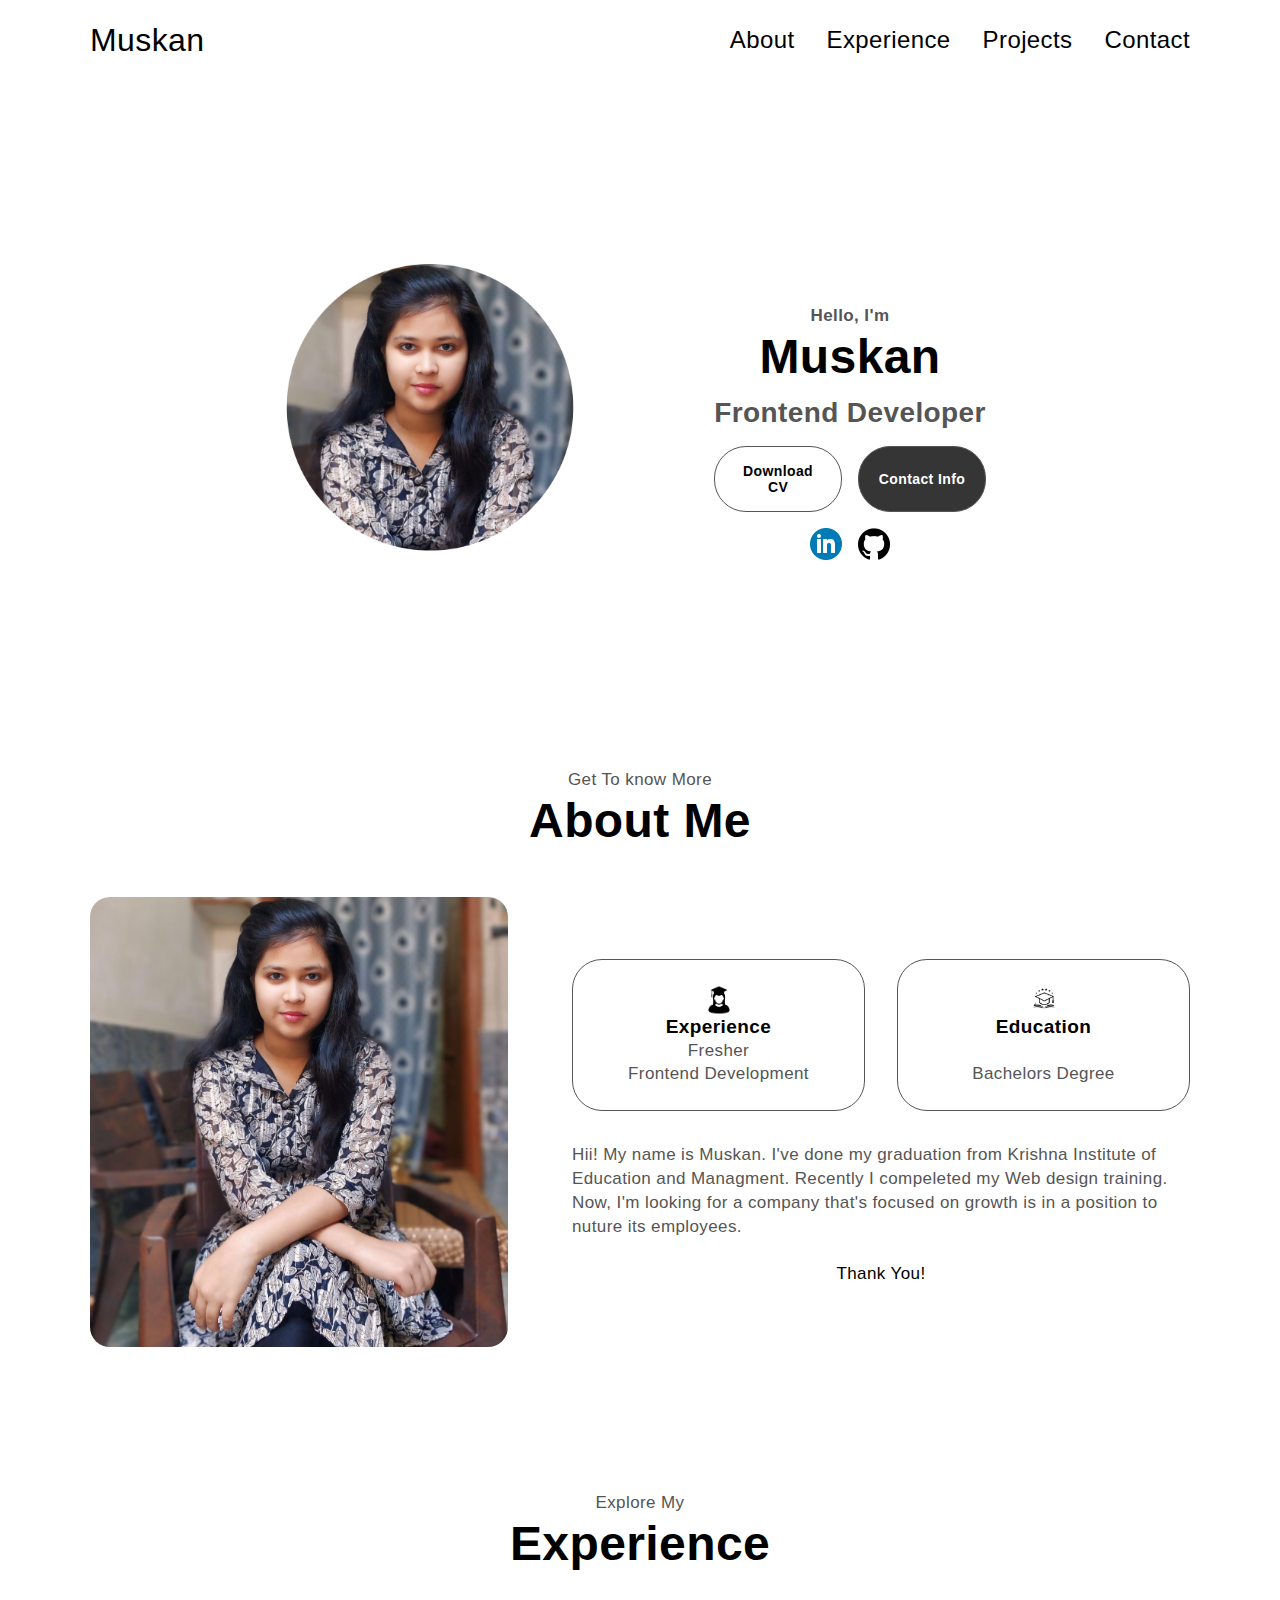
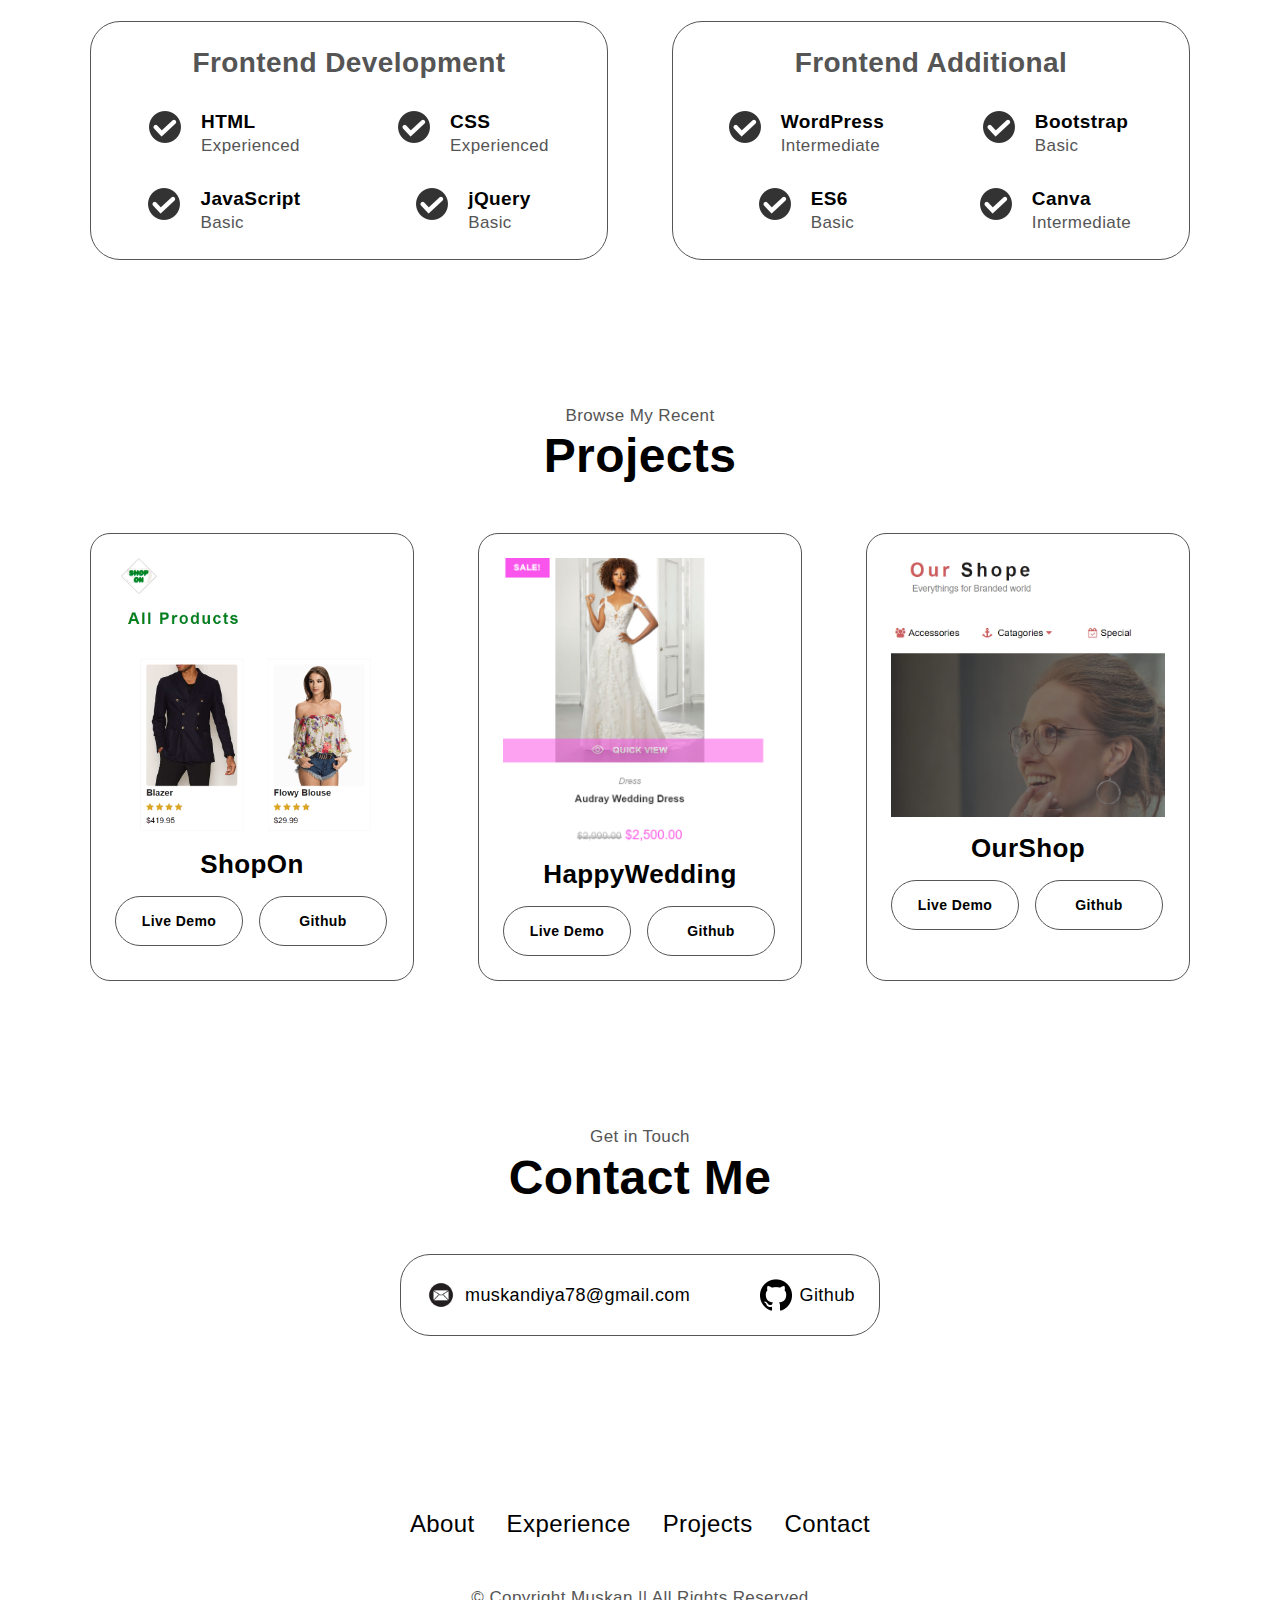
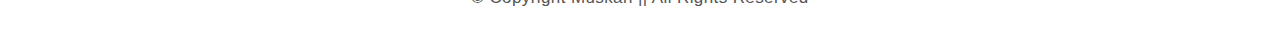
==== index.html @ 11779e2a "My Portfolio Website" ====
<!DOCTYPE html>
<html lang="en">
<head>
    <meta charset="UTF-8">
    <meta name="viewport" content="width=device-width, initial-scale=1.0">
    <title>Muskan Portfolio</title>
    <link rel="stylesheet" href="style.css">
</head>
<body>
<!-------------------Start Nav Bar-------------------->
<nav>
<div class="container nav-container">
    <a href="" class="logo">Muskan</a>
    <ul class="nav-links">
        <li><a href="#About">About</a></li>
        <li><a href="#Experience">Experience</a></li>
        <li><a href="#Projects">Projects</a></li>
        <li><a href="#Contact">Contact</a></li>
    </ul>
</div>
</nav>
<!-------------------End Nav Bar-------------------->

<!-------------------Start Header Section-------------------->
<header>
    <div class="container header-container">
        <div class="header-left">
            <img src="images/Untitled design (1).png" class="">
        </div>
        <div class="header-right">
            <p><b>Hello, I'm</b></p>
            <h1>Muskan</h1>
            <h2>Frontend Developer</h2>
            <div class="header-action-aria">
                <a href="file:///C:/Users/one/Downloads/MuskanResune_2024-05.pdf" class="btn" download="#">Download CV</a>
                <a href="#Contact" class="btn btn-dark">Contact Info</a>
            </div>
            <div class="header-social">
                <a href=""><img src="images/linkedin.webp" class="icon1"></a>
                <a href="https://github.com/muskanprojects/muskanPortfolio"><img src="images/github.png" class="icon1"></a>
            </div>
        </div>
    </div>
</header>
<!-------------------End Header Section-------------------->

<!-------------------Start About Section-------------------->
<section id="About">
    <p class="heading-p">Get To know More</p>
    <h1 class="heading">About Me</h1>
    <div class="container about-container">
        <div class="about-left">
            <img src="images/muskan.jpeg" alt="">
        </div>
        <div class="about-right">
            <div class="basic-edu">
                <div class="edu-box">
                    <img src="images/edu.jpg" class="icon1">
                    <h4>Experience</h4>
                    <p>Fresher <br>
                        Frontend Development
                    </p>
                </div>
                <div class="edu-box">
                    <img src="images/degree-removebg-preview.png" class="icon1">
                    <h4>Education</h4>
                    <p> <br>
                       Bachelors Degree
                    </p>
                </div>
            </div>
            <p>
                Hii!   My name is Muskan. I've done my graduation from Krishna Institute of Education and Managment. Recently I compeleted my Web design training. Now, I'm looking for a company that's focused on growth is in a position to nuture its employees. <br><br>
                <p style="text-align: center; color: black;">Thank You!</p>
            </p>
        </div>
    </div>
</section>
<!-------------------End About Section-------------------->

<!-------------------Start Experience Section-------------------->
<section id="Experience">
    <p class="heading-p">Explore My</p>
    <h1 class="heading">Experience</h1>
    <div class="container experience-container">
        <div class="experience-box">
            <h2> Frontend Development</h2>
            <div class="experience">
                <div class="ex-div">
                    <img src="images/checkmark-removebg-preview.png" class="icon1">
                    <div>
                        <h4>HTML</h4>
                        <P>Experienced</P>
                    </div>
                </div>
                <div class="ex-div">
                    <img src="images/checkmark-removebg-preview.png" class="icon1">
                    <div>
                        <h4>CSS</h4>
                        <P>Experienced</P>
                    </div>
                </div>
                <div class="ex-div">
                    <img src="images/checkmark-removebg-preview.png" class="icon1">
                    <div>
                        <h4>JavaScript</h4>
                        <P>Basic</P>
                    </div>
                </div>
                <div class="ex-div">
                    <img src="images/checkmark-removebg-preview.png" class="icon1">
                    <div>
                        <h4>jQuery</h4>
                        <P>Basic</P>
                    </div>
                </div>
            </div>
        </div>
        <div class="experience-box">
            <h2> Frontend Additional</h2>
            <div class="experience">
                <div class="ex-div">
                    <img src="images/checkmark-removebg-preview.png" class="icon1">
                    <div>
                        <h4>WordPress</h4>
                        <P>Intermediate</P>
                    </div>
                </div>
                <div class="ex-div">
                    <img src="images/checkmark-removebg-preview.png" class="icon1">
                    <div>
                        <h4>Bootstrap</h4>
                        <P>Basic</P>
                    </div>
                </div>
                <div class="ex-div">
                    <img src="images/checkmark-removebg-preview.png" class="icon1">
                    <div>
                        <h4>ES6</h4>
                        <P>Basic</P>
                    </div>
                </div>
                <div class="ex-div">
                    <img src="images/checkmark-removebg-preview.png" class="icon1">
                    <div>
                        <h4>Canva</h4>
                        <P>Intermediate</P>
                    </div>
                </div>           
            </div>
        </div>
    </div>
</section>
<!-------------------End Experience Section-------------------->


<!-------------------Start Project Section-------------------->
<section id="Projects">
    <p class="heading-p">Browse My Recent</p>
    <h1 class="heading">Projects</h1>
    <div class="container project-container">
        <div class="project">
            <img src="images/SOCapture.PNG" alt="">
            <h3>ShopOn</h3>
            <div class="header-action-aria">
                <a href="file:///E:/CredibleAcademy_Web%20Designing%20Training/ProjectsForResume/ShopeOnEcomWebsite/index.html" class="btn">Live Demo</a>
                <a href="https://github.com/muskanprojects/ShopOn_EcommerceWebsite" class="btn">Github</a>
            </div>
        </div>
        <div class="project">
            <img src="images/wed.PNG" alt="">
            <h3>HappyWedding</h3>
            <div class="header-action-aria">
                <a href="file:///C:/Users/one/Documents/HappyWeddingEcomWebsite.pdf" class="btn">Live Demo</a>
                <a href="https://github.com/muskanprojects/HappyWedding_WeddingWebsite" class="btn">Github</a>
            </div>
        </div>
        <div class="project">
            <img src="images/OurShopCapture.PNG" alt="">
            <h3>OurShop</h3>
            <div class="header-action-aria">
                <a href="#Projects" class="btn">Live Demo</a>
                <a href="" class="btn">Github</a>
            </div>
        </div>
    </div>
</section>
<!-------------------End Project Section-------------------->


<!-------------------Start Contact Section-------------------->
<section id="Contact">
    <p class="heading-p">Get in Touch</p>
    <h1 class="heading">Contact Me</h1>
    <div class="container contact-container">
        <div class="email">
            <img src="images/mail-removebg-preview.png" class="icon1">
            <a href=""><h5>muskandiya78@gmail.com</h5></a>
        </div>
        <div class="linkedin">
            <a href="https://github.com/muskanprojects/muskanPortfolio"><img src="images/github.png" class="icon1"></a>
            <a href="https://github.com/muskanprojects/muskanPortfolio"><h5>Github</h5></a>
        </div>
    </div>
</section>
<!-------------------End Contact Section-------------------->

<!-------------------Start Footer Section-------------------->
<footer>
    <ul class="nav-links">
        <li><a href="#About">About</a></li>
        <li><a href="#Experience">Experience</a></li>
        <li><a href="#Projects">Projects</a></li>
        <li><a href="#Contact">Contact</a></li>
    </ul>
    <p> &copy; Copyright  Muskan || All Rights Reserved</p>
    </footer>
    <!-------------------End Footer Section-------------------->
</body>
</html>
---- style.css ----
*{
    margin: 0;
    padding: 0;
    box-sizing: border-box;
    border: none;
    outline: none;
    text-decoration: none;
    list-style: none;
    font-family: sans-serif;
    scroll-behavior: smooth;
    letter-spacing: .4px;
}
:root{
    --col-black: #000;
    --col-white: #ffffff;
    --col-dark: #353535;
    --col-dark-variant: #555555;

    --transition: .4s ease;
}
h1,h2,h3,h4,h5{
    line-height: 120%;
}
h1{
    font-size: 48px;
    color: var(--col-black);
}
h2{
    font-size: 28px;
    color: var(--col-dark-variant);
}
h3{
    font-size: 26px;
    color: var(--col-black);
}
h4{
    font-size: 19px;
    color: var(--col-black);
}
h5{
    font-size: 18px;
    font-weight: 400;
}
.heading{
    text-align: center;
    margin-bottom: 3rem;
}
p{
    font-size: 17px;
    line-height: 140%;
    color: var(--col-dark-variant);
}
.heading-p{
    padding-top: 9rem;
    text-align: center;
}
a{
    font-size: 24px;
    color: var(--col-black);
    text-decoration-color: var(--col-white);
    transition: var(--transition);
}
a:hover{
    color: var(--col-dark-variant);
    text-decoration-color: var(--col-dark-variant) !important;
    text-underline-offset: 1rem;
    text-decoration: underline;
}
.btn{
    display: inline-block;
    width: fit-content;
    padding: 1rem;
    width: 8rem;
    border-radius: 2rem;
    cursor: pointer;
    color: var(--col-black);
    border: 1px solid var(--col-dark-variant);
    display: flex;
    align-items: center;
    justify-content: center;
    font-weight: 600;
    font-size: 14px;
    transition: var(--transition);
}
.btn:hover{
    background: var(--col-dark-variant);
    color: var(--col-white);
}
.btn-dark{
    background: var(--col-dark);
    color: var(--col-white);
    text-decoration: none !important;
}
.btn-dark:hover{
    background: var(--col-black);
}
img{
    width: 100%;
    display: block;   
}
.icon1{
    width: 32px;
    height: max-content;
}
.container{
    margin: 0 auto;
    max-width: 1100px;
    width: 90%;
}

/*-----------Start Nav Bar--------*/
nav{
    height: 5rem;
    position: fixed;
    top: 0;
    left: 0;
    z-index: 1;
    width: 100%;
    display: grid;
    place-items: center;
   background: var(--col-white);
}
.nav-container{
    display: flex;
    align-items: center;
    justify-content: space-between;
    height: 100%;
}
.logo{
    font-size: 32px;
    color: var(--col-black) !important;
    text-decoration: none !important;
}
.nav-links{
    display: flex;
    align-items: center;
    gap: 2rem;
}
/*-----------End Nav Bar--------*/

/*-----------Start header Sectio--------*/
header{
    padding-top: 14rem;
}
.header-container{
    display: grid;
    grid-template-columns: 1fr 1fr;
    max-width: 820px;
    gap: 20px;
    justify-content: space-between;
}
.header-right{
    text-align: center;
    margin: auto;
}
.header-right p{
    color: var(--col-dark-variant);
    margin-top: 2rem;
}
.header-right h2{
    margin-top: .4em;
}
.header-action-aria{
    margin-top: 1rem;
    display: flex;
    gap: 1rem;
}
.header-social{
    display: flex;
    gap: 1rem;
    justify-content: center;
    margin: 1rem auto;
}
/*-----------End Header Section--------*/

/*-----------Start About Section--------*/
.about-container{
    display: grid;
    grid-template-columns: 38% auto;
    align-items: center;
    gap: 4rem;
}
.about-left{
    border-radius: 20px;
    overflow: hidden;
}
.edu-box{
    padding: 24px;
    text-align: center;
    border: 1px solid var(--col-dark-variant);
    border-radius: 30px;
    width: 100%;
}
.basic-edu{
 display: flex;
 gap: 32px;
 margin-bottom: 32px;   
}
.edu-box img{
    margin: auto;
}

/*-----------End About Section--------*/

/*-----------Start Experience Section--------*/
section{
    position: relative;
}
.experience-container{
    display: grid;
    grid-template-columns: 1fr 1fr;
    gap: 4rem;
}
.experience-box{
    border: 1px solid var(--col-dark-variant);
    border-radius: 30px;
    padding: 24px;
}
.experience-box h2{
    text-align: center;
    margin-bottom: 2rem;
}
.experience{
    display: grid;
    grid-template-columns: 1fr 1fr;
    gap: 30px;
}
.ex-div{
    margin: auto;
    display: flex;
    gap: 20px;
}
/*-----------End Experience Section--------*/

/*-----------Start Project Section--------*/
.project-container{
    display: grid;
    grid-template-columns: repeat(3,1fr);
    gap: 4rem;
}
.project{
    padding: 24px;
    border: 1px solid var(--col-dark-variant);
    border-radius: 20px;
    text-align: center;
}
.project img{
    margin-bottom: 1rem;
}
/*-----------End Project Section--------*/

/*-----------Start Contact Section--------*/
.contact-container{
    max-width: 30rem;
    border: 1px solid var(--col-dark-variant);
    padding: 24px;
    border-radius: 30px;
    display: flex;
    align-items: center;
    justify-content: space-between;
}
.email, .linkedin{
    display: flex;
    align-items: center;
    gap: .5rem;
}
/*-----------End Contact Section--------*/

/*-----------Start Footer Section--------*/
footer{
    margin-top: 9rem;
    padding: 30px;
    text-align: center;
}
footer .nav-links{
    justify-content: center;
    margin-bottom: 3rem;
}
/*-----------End Contact Section--------*/

/*-----------Start Media Query--------*/
/*--Max-width(1024px)--*/
@media only screen and (Max-width:1024px){
    .about-container{
        gap: 30px;
    }
    .basic-edu{
        gap: 20px;
    }
    .experience-container{
        gap: 30px;
    }
    .project-container{
        grid-template-columns: repeat(2, 1fr);
    }
}

/*--Max-width(991px)--*/
@media only screen and (Max-width:991px){
    .logo{
        display: none;
    }
    .nav-links{
        justify-content: center;
        width: 100%;
    }
    .experience-container{
        grid-template-columns: 1fr;
    }
    .project-container{
        grid-template-columns:1fr;
    }
}

/*--Max-width(768px)--*/
@media only screen and (Max-width:768px){
    .header-container{
        width: 70%;
        grid-template-columns: 1fr;
    }
    .header-left{
        width: 70%;
        margin: 0 auto;
    }
  
    .about-container{
        grid-template-columns: 1fr;
    }
    .about-left{
        width: 70%;
        margin: 0 auto;
    }
    .basic-edu{
        gap: 10px;
    }
    .experience-container{
        grid-template-columns: 1fr;
    }
    .experience-box{
        padding: 10px;
    }
    .experience{
        gap: 20px;
    }
    .ex-div{
        gap: 10px;
    }
    .project-container{
        grid-template-columns:1fr;
    }
}
/*--Max-width(600px)--*/
@media only screen and (Max-width:600px){
    .nav-links{
        gap: 0;
        justify-content: space-around;
    }
    a{
        font-size: 15px;
    }
    .contact-container{
        flex-direction: column;
        text-align: center;
        overflow: hidden;
    }
    footer{
        padding: 0;
        padding-bottom: 20px;
        width: 70%;
        margin: auto;
        margin-top: 5rem;
    }
    footer .nav-links{
        width: 100%;
        justify-content: space-between;
    }
}

/*-----------End Media Query---------*/
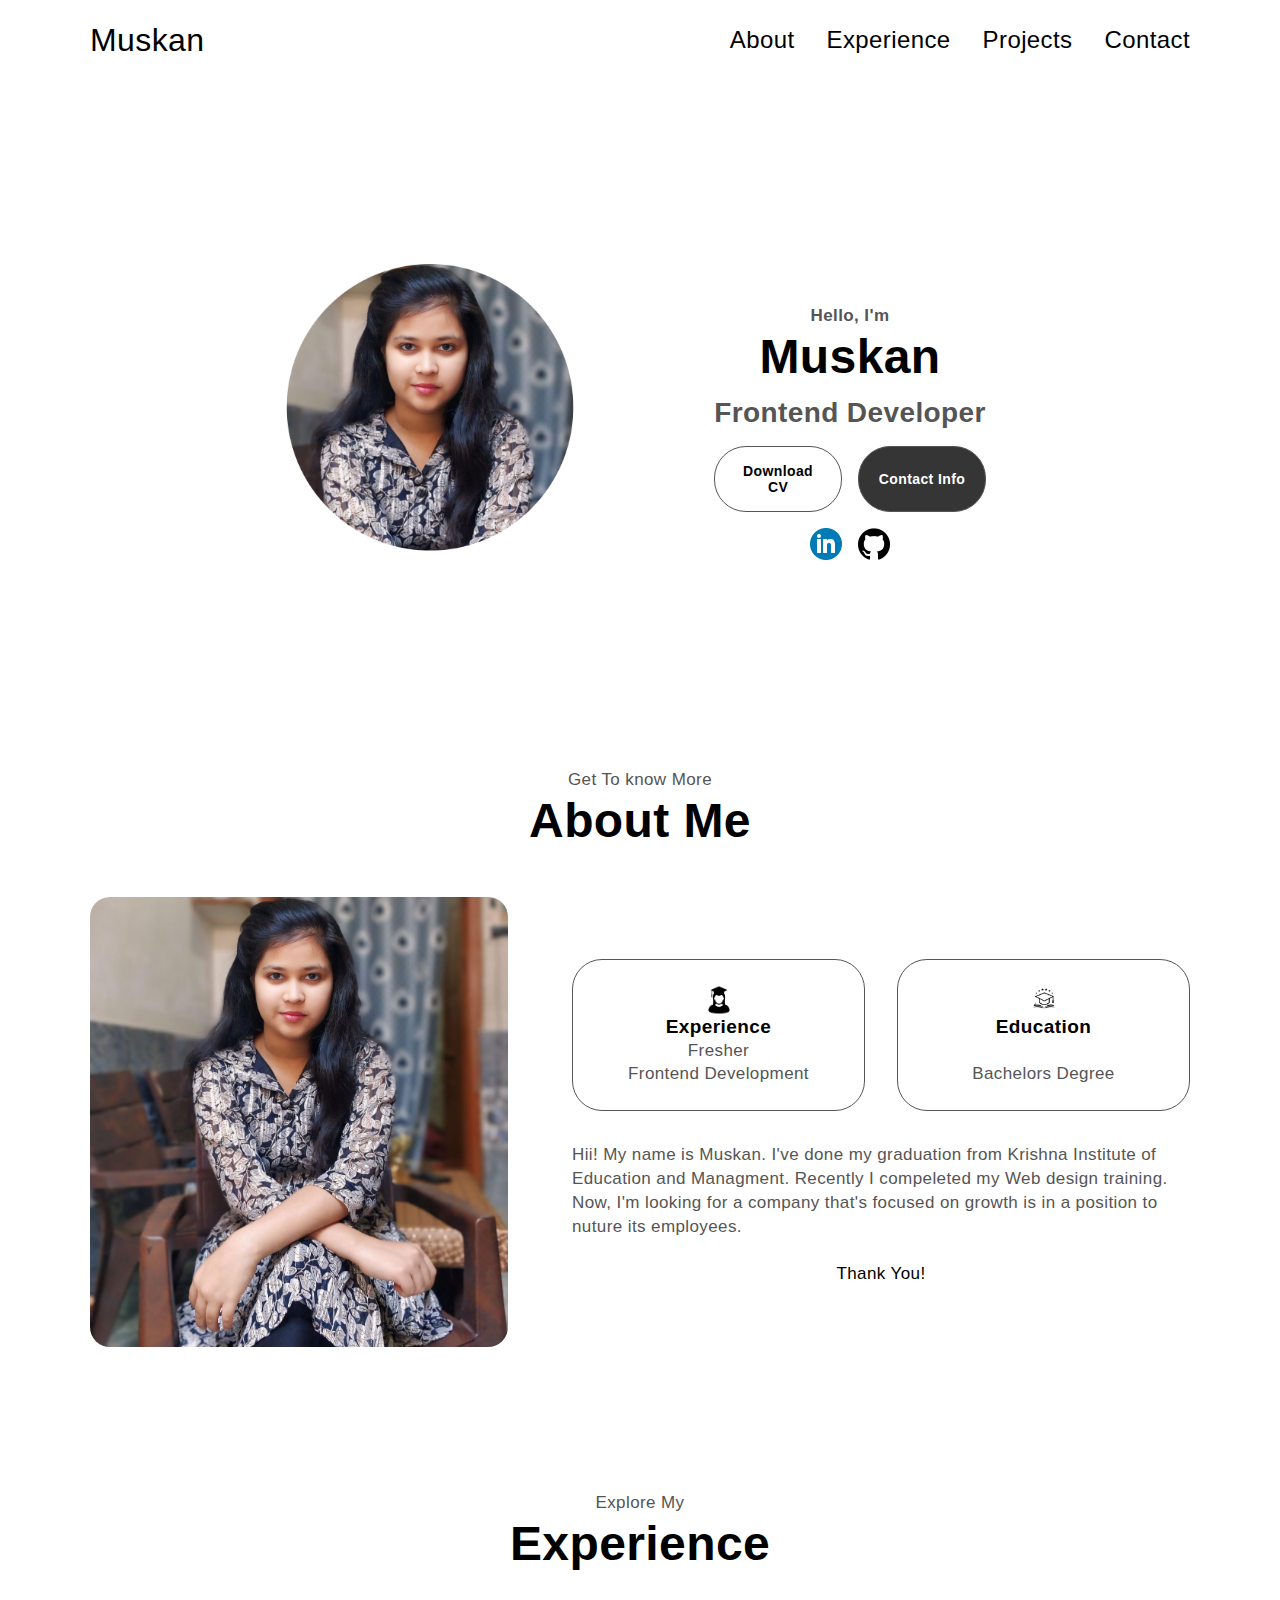
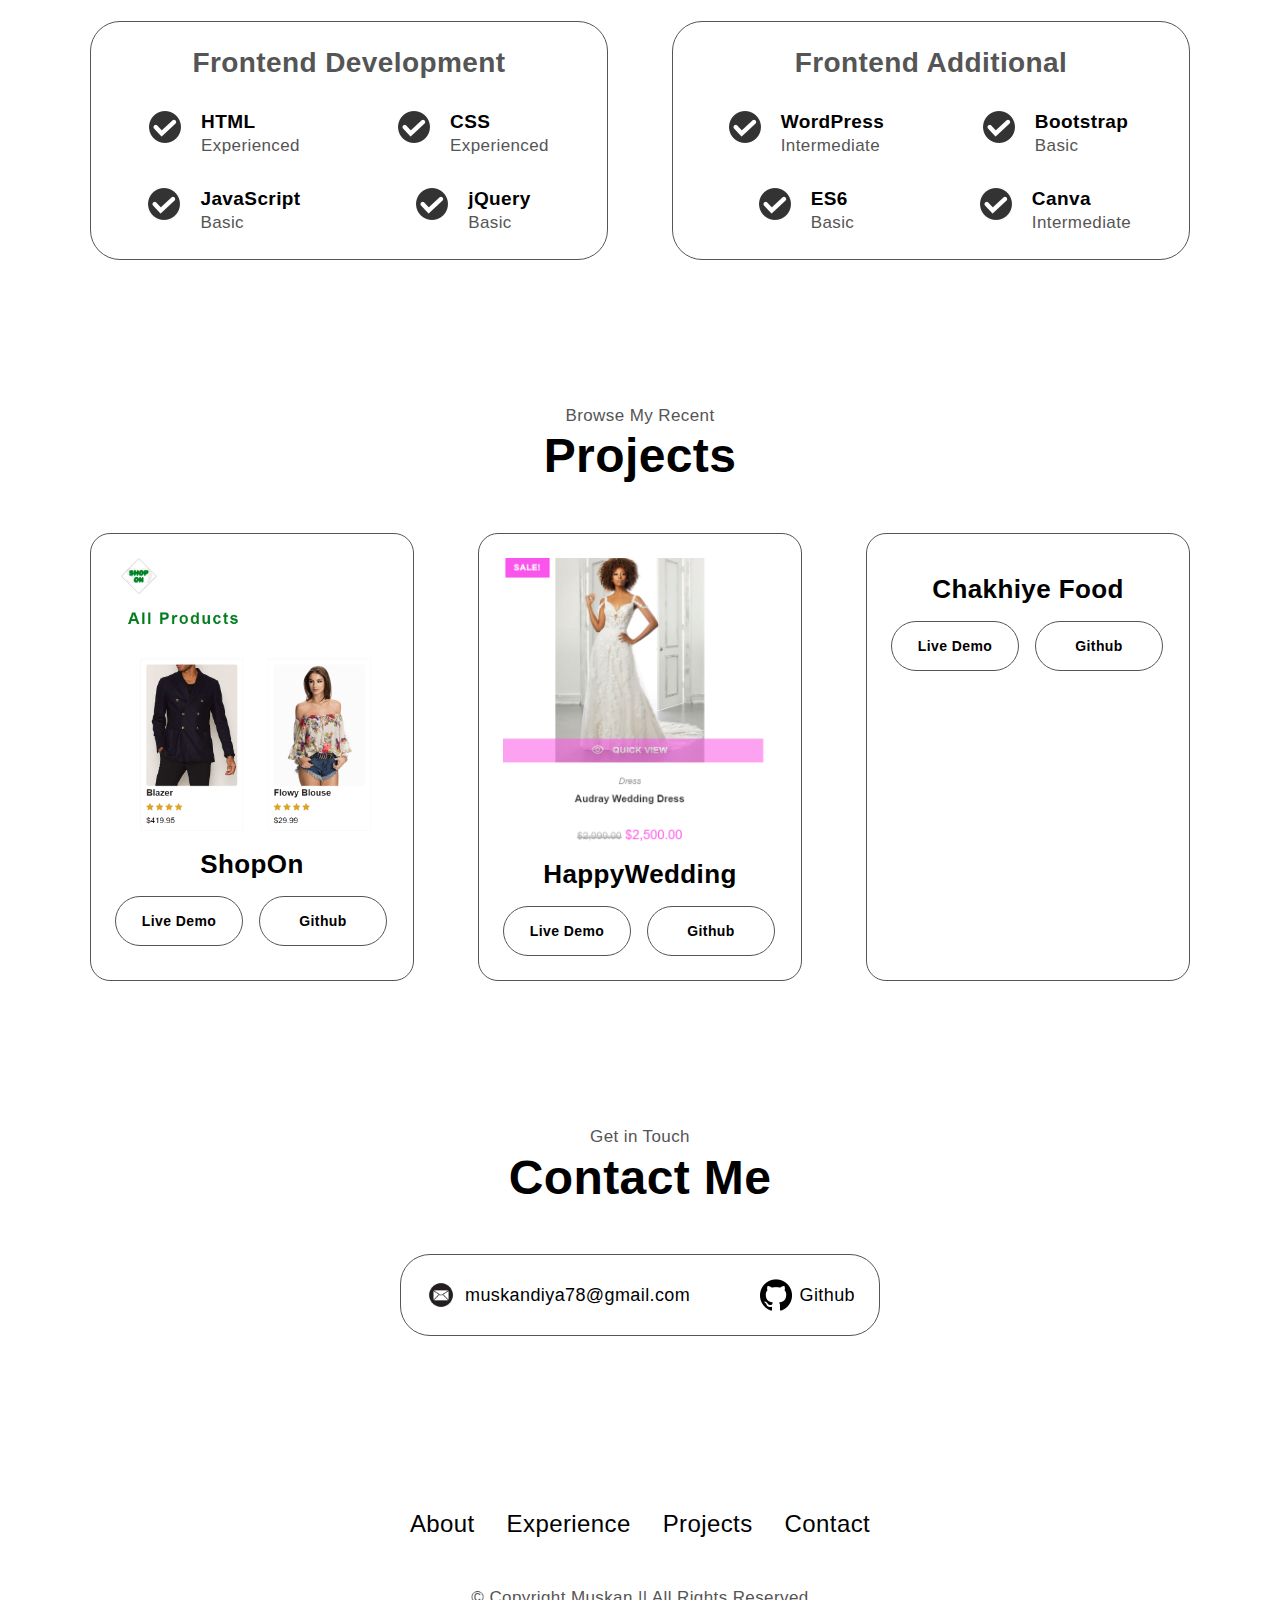
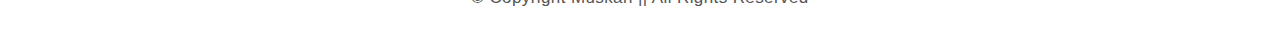
==== commit e47b8b51: "Add files via upload" ====
--- a/index.html
+++ b/index.html
@@ -1,220 +1,220 @@
-<!DOCTYPE html>
-<html lang="en">
-<head>
-    <meta charset="UTF-8">
-    <meta name="viewport" content="width=device-width, initial-scale=1.0">
-    <title>Muskan Portfolio</title>
-    <link rel="stylesheet" href="style.css">
-</head>
-<body>
-<!-------------------Start Nav Bar-------------------->
-<nav>
-<div class="container nav-container">
-    <a href="" class="logo">Muskan</a>
-    <ul class="nav-links">
-        <li><a href="#About">About</a></li>
-        <li><a href="#Experience">Experience</a></li>
-        <li><a href="#Projects">Projects</a></li>
-        <li><a href="#Contact">Contact</a></li>
-    </ul>
-</div>
-</nav>
-<!-------------------End Nav Bar-------------------->
-
-<!-------------------Start Header Section-------------------->
-<header>
-    <div class="container header-container">
-        <div class="header-left">
-            <img src="images/Untitled design (1).png" class="">
-        </div>
-        <div class="header-right">
-            <p><b>Hello, I'm</b></p>
-            <h1>Muskan</h1>
-            <h2>Frontend Developer</h2>
-            <div class="header-action-aria">
-                <a href="file:///C:/Users/one/Downloads/MuskanResune_2024-05.pdf" class="btn" download="#">Download CV</a>
-                <a href="#Contact" class="btn btn-dark">Contact Info</a>
-            </div>
-            <div class="header-social">
-                <a href=""><img src="images/linkedin.webp" class="icon1"></a>
-                <a href="https://github.com/muskanprojects/muskanPortfolio"><img src="images/github.png" class="icon1"></a>
-            </div>
-        </div>
-    </div>
-</header>
-<!-------------------End Header Section-------------------->
-
-<!-------------------Start About Section-------------------->
-<section id="About">
-    <p class="heading-p">Get To know More</p>
-    <h1 class="heading">About Me</h1>
-    <div class="container about-container">
-        <div class="about-left">
-            <img src="images/muskan.jpeg" alt="">
-        </div>
-        <div class="about-right">
-            <div class="basic-edu">
-                <div class="edu-box">
-                    <img src="images/edu.jpg" class="icon1">
-                    <h4>Experience</h4>
-                    <p>Fresher <br>
-                        Frontend Development
-                    </p>
-                </div>
-                <div class="edu-box">
-                    <img src="images/degree-removebg-preview.png" class="icon1">
-                    <h4>Education</h4>
-                    <p> <br>
-                       Bachelors Degree
-                    </p>
-                </div>
-            </div>
-            <p>
-                Hii!   My name is Muskan. I've done my graduation from Krishna Institute of Education and Managment. Recently I compeleted my Web design training. Now, I'm looking for a company that's focused on growth is in a position to nuture its employees. <br><br>
-                <p style="text-align: center; color: black;">Thank You!</p>
-            </p>
-        </div>
-    </div>
-</section>
-<!-------------------End About Section-------------------->
-
-<!-------------------Start Experience Section-------------------->
-<section id="Experience">
-    <p class="heading-p">Explore My</p>
-    <h1 class="heading">Experience</h1>
-    <div class="container experience-container">
-        <div class="experience-box">
-            <h2> Frontend Development</h2>
-            <div class="experience">
-                <div class="ex-div">
-                    <img src="images/checkmark-removebg-preview.png" class="icon1">
-                    <div>
-                        <h4>HTML</h4>
-                        <P>Experienced</P>
-                    </div>
-                </div>
-                <div class="ex-div">
-                    <img src="images/checkmark-removebg-preview.png" class="icon1">
-                    <div>
-                        <h4>CSS</h4>
-                        <P>Experienced</P>
-                    </div>
-                </div>
-                <div class="ex-div">
-                    <img src="images/checkmark-removebg-preview.png" class="icon1">
-                    <div>
-                        <h4>JavaScript</h4>
-                        <P>Basic</P>
-                    </div>
-                </div>
-                <div class="ex-div">
-                    <img src="images/checkmark-removebg-preview.png" class="icon1">
-                    <div>
-                        <h4>jQuery</h4>
-                        <P>Basic</P>
-                    </div>
-                </div>
-            </div>
-        </div>
-        <div class="experience-box">
-            <h2> Frontend Additional</h2>
-            <div class="experience">
-                <div class="ex-div">
-                    <img src="images/checkmark-removebg-preview.png" class="icon1">
-                    <div>
-                        <h4>WordPress</h4>
-                        <P>Intermediate</P>
-                    </div>
-                </div>
-                <div class="ex-div">
-                    <img src="images/checkmark-removebg-preview.png" class="icon1">
-                    <div>
-                        <h4>Bootstrap</h4>
-                        <P>Basic</P>
-                    </div>
-                </div>
-                <div class="ex-div">
-                    <img src="images/checkmark-removebg-preview.png" class="icon1">
-                    <div>
-                        <h4>ES6</h4>
-                        <P>Basic</P>
-                    </div>
-                </div>
-                <div class="ex-div">
-                    <img src="images/checkmark-removebg-preview.png" class="icon1">
-                    <div>
-                        <h4>Canva</h4>
-                        <P>Intermediate</P>
-                    </div>
-                </div>           
-            </div>
-        </div>
-    </div>
-</section>
-<!-------------------End Experience Section-------------------->
-
-
-<!-------------------Start Project Section-------------------->
-<section id="Projects">
-    <p class="heading-p">Browse My Recent</p>
-    <h1 class="heading">Projects</h1>
-    <div class="container project-container">
-        <div class="project">
-            <img src="images/SOCapture.PNG" alt="">
-            <h3>ShopOn</h3>
-            <div class="header-action-aria">
-                <a href="file:///E:/CredibleAcademy_Web%20Designing%20Training/ProjectsForResume/ShopeOnEcomWebsite/index.html" class="btn">Live Demo</a>
-                <a href="https://github.com/muskanprojects/ShopOn_EcommerceWebsite" class="btn">Github</a>
-            </div>
-        </div>
-        <div class="project">
-            <img src="images/wed.PNG" alt="">
-            <h3>HappyWedding</h3>
-            <div class="header-action-aria">
-                <a href="file:///C:/Users/one/Documents/HappyWeddingEcomWebsite.pdf" class="btn">Live Demo</a>
-                <a href="https://github.com/muskanprojects/HappyWedding_WeddingWebsite" class="btn">Github</a>
-            </div>
-        </div>
-        <div class="project">
-            <img src="images/OurShopCapture.PNG" alt="">
-            <h3>OurShop</h3>
-            <div class="header-action-aria">
-                <a href="#Projects" class="btn">Live Demo</a>
-                <a href="" class="btn">Github</a>
-            </div>
-        </div>
-    </div>
-</section>
-<!-------------------End Project Section-------------------->
-
-
-<!-------------------Start Contact Section-------------------->
-<section id="Contact">
-    <p class="heading-p">Get in Touch</p>
-    <h1 class="heading">Contact Me</h1>
-    <div class="container contact-container">
-        <div class="email">
-            <img src="images/mail-removebg-preview.png" class="icon1">
-            <a href=""><h5>muskandiya78@gmail.com</h5></a>
-        </div>
-        <div class="linkedin">
-            <a href="https://github.com/muskanprojects/muskanPortfolio"><img src="images/github.png" class="icon1"></a>
-            <a href="https://github.com/muskanprojects/muskanPortfolio"><h5>Github</h5></a>
-        </div>
-    </div>
-</section>
-<!-------------------End Contact Section-------------------->
-
-<!-------------------Start Footer Section-------------------->
-<footer>
-    <ul class="nav-links">
-        <li><a href="#About">About</a></li>
-        <li><a href="#Experience">Experience</a></li>
-        <li><a href="#Projects">Projects</a></li>
-        <li><a href="#Contact">Contact</a></li>
-    </ul>
-    <p> &copy; Copyright  Muskan || All Rights Reserved</p>
-    </footer>
-    <!-------------------End Footer Section-------------------->
-</body>
-</html>
+<!DOCTYPE html>
+<html lang="en">
+<head>
+    <meta charset="UTF-8">
+    <meta name="viewport" content="width=device-width, initial-scale=1.0">
+    <title>Muskan Portfolio</title>
+    <link rel="stylesheet" href="style.css">
+</head>
+<body>
+<!-------------------Start Nav Bar-------------------->
+<nav>
+<div class="container nav-container">
+    <a href="" class="logo">Muskan</a>
+    <ul class="nav-links">
+        <li><a href="#About">About</a></li>
+        <li><a href="#Experience">Experience</a></li>
+        <li><a href="#Projects">Projects</a></li>
+        <li><a href="#Contact">Contact</a></li>
+    </ul>
+</div>
+</nav>
+<!-------------------End Nav Bar-------------------->
+
+<!-------------------Start Header Section-------------------->
+<header>
+    <div class="container header-container">
+        <div class="header-left">
+            <img src="images/Untitled design (1).png" class="">
+        </div>
+        <div class="header-right">
+            <p><b>Hello, I'm</b></p>
+            <h1>Muskan</h1>
+            <h2>Frontend Developer</h2>
+            <div class="header-action-aria">
+                <a href="file:///C:/Users/one/Downloads/MuskanResune_2024-05.pdf" class="btn" download="#">Download CV</a>
+                <a href="#Contact" class="btn btn-dark">Contact Info</a>
+            </div>
+            <div class="header-social">
+                <a href=""><img src="images/linkedin.webp" class="icon1"></a>
+                <a href="https://github.com/muskanprojects/muskanPortfolio"><img src="images/github.png" class="icon1"></a>
+            </div>
+        </div>
+    </div>
+</header>
+<!-------------------End Header Section-------------------->
+
+<!-------------------Start About Section-------------------->
+<section id="About">
+    <p class="heading-p">Get To know More</p>
+    <h1 class="heading">About Me</h1>
+    <div class="container about-container">
+        <div class="about-left">
+            <img src="images/muskan.jpeg" alt="">
+        </div>
+        <div class="about-right">
+            <div class="basic-edu">
+                <div class="edu-box">
+                    <img src="images/edu.jpg" class="icon1">
+                    <h4>Experience</h4>
+                    <p>Fresher <br>
+                        Frontend Development
+                    </p>
+                </div>
+                <div class="edu-box">
+                    <img src="images/degree-removebg-preview.png" class="icon1">
+                    <h4>Education</h4>
+                    <p> <br>
+                       Bachelors Degree
+                    </p>
+                </div>
+            </div>
+            <p>
+                Hii!   My name is Muskan. I've done my graduation from Krishna Institute of Education and Managment. Recently I compeleted my Web design training. Now, I'm looking for a company that's focused on growth is in a position to nuture its employees. <br><br>
+                <p style="text-align: center; color: black;">Thank You!</p>
+            </p>
+        </div>
+    </div>
+</section>
+<!-------------------End About Section-------------------->
+
+<!-------------------Start Experience Section-------------------->
+<section id="Experience">
+    <p class="heading-p">Explore My</p>
+    <h1 class="heading">Experience</h1>
+    <div class="container experience-container">
+        <div class="experience-box">
+            <h2> Frontend Development</h2>
+            <div class="experience">
+                <div class="ex-div">
+                    <img src="images/checkmark-removebg-preview.png" class="icon1">
+                    <div>
+                        <h4>HTML</h4>
+                        <P>Experienced</P>
+                    </div>
+                </div>
+                <div class="ex-div">
+                    <img src="images/checkmark-removebg-preview.png" class="icon1">
+                    <div>
+                        <h4>CSS</h4>
+                        <P>Experienced</P>
+                    </div>
+                </div>
+                <div class="ex-div">
+                    <img src="images/checkmark-removebg-preview.png" class="icon1">
+                    <div>
+                        <h4>JavaScript</h4>
+                        <P>Basic</P>
+                    </div>
+                </div>
+                <div class="ex-div">
+                    <img src="images/checkmark-removebg-preview.png" class="icon1">
+                    <div>
+                        <h4>jQuery</h4>
+                        <P>Basic</P>
+                    </div>
+                </div>
+            </div>
+        </div>
+        <div class="experience-box">
+            <h2> Frontend Additional</h2>
+            <div class="experience">
+                <div class="ex-div">
+                    <img src="images/checkmark-removebg-preview.png" class="icon1">
+                    <div>
+                        <h4>WordPress</h4>
+                        <P>Intermediate</P>
+                    </div>
+                </div>
+                <div class="ex-div">
+                    <img src="images/checkmark-removebg-preview.png" class="icon1">
+                    <div>
+                        <h4>Bootstrap</h4>
+                        <P>Basic</P>
+                    </div>
+                </div>
+                <div class="ex-div">
+                    <img src="images/checkmark-removebg-preview.png" class="icon1">
+                    <div>
+                        <h4>ES6</h4>
+                        <P>Basic</P>
+                    </div>
+                </div>
+                <div class="ex-div">
+                    <img src="images/checkmark-removebg-preview.png" class="icon1">
+                    <div>
+                        <h4>Canva</h4>
+                        <P>Intermediate</P>
+                    </div>
+                </div>           
+            </div>
+        </div>
+    </div>
+</section>
+<!-------------------End Experience Section-------------------->
+
+
+<!-------------------Start Project Section-------------------->
+<section id="Projects">
+    <p class="heading-p">Browse My Recent</p>
+    <h1 class="heading">Projects</h1>
+    <div class="container project-container">
+        <div class="project">
+            <img src="images/SOCapture.PNG" alt="">
+            <h3>ShopOn</h3>
+            <div class="header-action-aria">
+                <a href="https://muskanprojects.github.io/ShopOn.github.io/" class="btn">Live Demo</a>
+                <a href="https://github.com/muskanprojects/ShopOn.github.io.git" class="btn">Github</a>
+            </div>
+        </div>
+        <div class="project">
+            <img src="images/wed.PNG" alt="">
+            <h3>HappyWedding</h3>
+            <div class="header-action-aria">
+                <a href="https://github.com/muskanprojects/HappyWedding_WeddingWebsite" class="btn">Live Demo</a>
+                <a href="https://github.com/muskanprojects/HappyWedding_WeddingWebsite" class="btn">Github</a>
+            </div>
+        </div>
+        <div class="project">
+            <img src="images/chakhiye.PNG" alt="">
+            <h3>Chakhiye Food</h3>
+            <div class="header-action-aria">
+                <a href="https://muskanprojects.github.io/ChakhiyeFood.github.io/" class="btn">Live Demo</a>
+                <a href="https://github.com/muskanprojects/ChakhiyeFood.github.io.git" class="btn">Github</a>
+            </div>
+        </div>
+    </div>
+</section>
+<!-------------------End Project Section-------------------->
+
+
+<!-------------------Start Contact Section-------------------->
+<section id="Contact">
+    <p class="heading-p">Get in Touch</p>
+    <h1 class="heading">Contact Me</h1>
+    <div class="container contact-container">
+        <div class="email">
+            <img src="images/mail-removebg-preview.png" class="icon1">
+            <a href=""><h5>muskandiya78@gmail.com</h5></a>
+        </div>
+        <div class="linkedin">
+            <a href="https://muskanprojects.github.io/MyPortfolio.github.io/"><img src="images/github.png" class="icon1"></a>
+            <a href="https://github.com/muskanprojects/MyPortfolio.github.io.git"><h5>Github</h5></a>
+        </div>
+    </div>
+</section>
+<!-------------------End Contact Section-------------------->
+
+<!-------------------Start Footer Section-------------------->
+<footer>
+    <ul class="nav-links">
+        <li><a href="#About">About</a></li>
+        <li><a href="#Experience">Experience</a></li>
+        <li><a href="#Projects">Projects</a></li>
+        <li><a href="#Contact">Contact</a></li>
+    </ul>
+    <p> &copy; Copyright  Muskan || All Rights Reserved</p>
+    </footer>
+    <!-------------------End Footer Section-------------------->
+</body>
+</html>
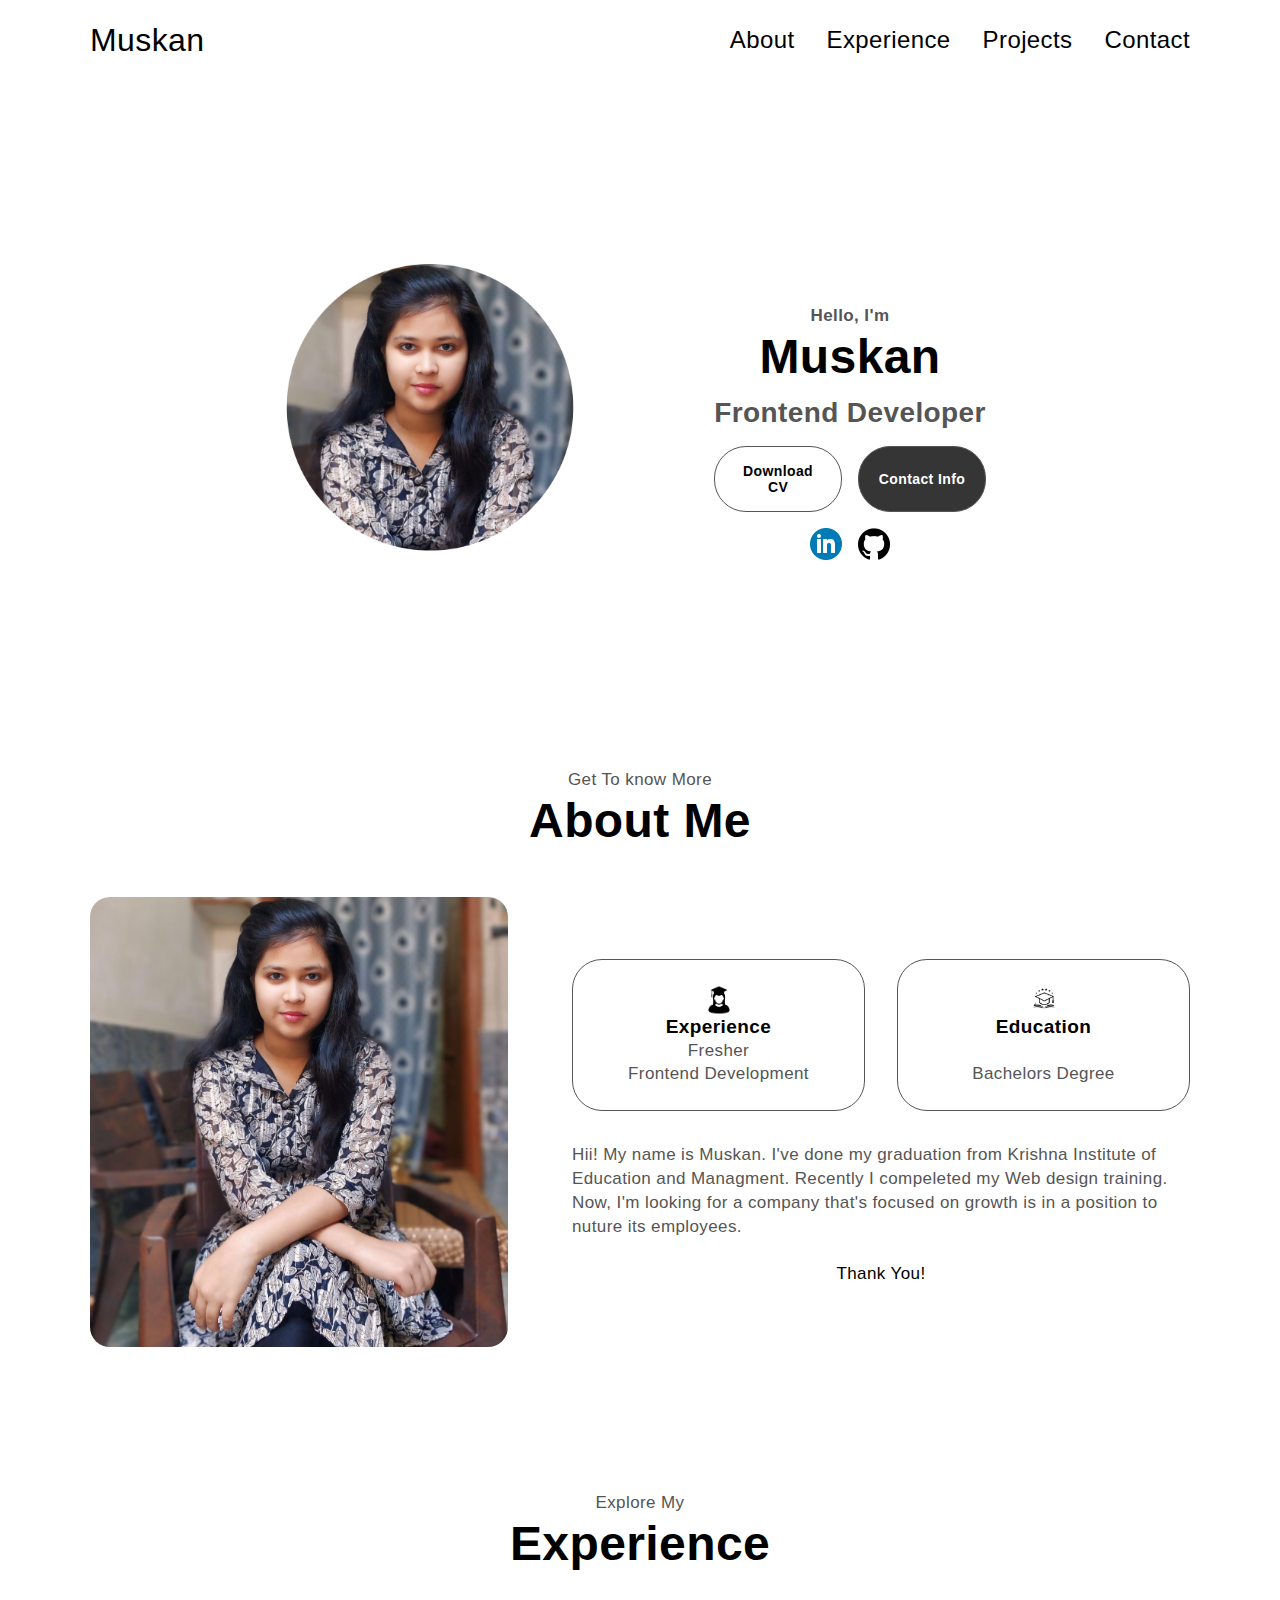
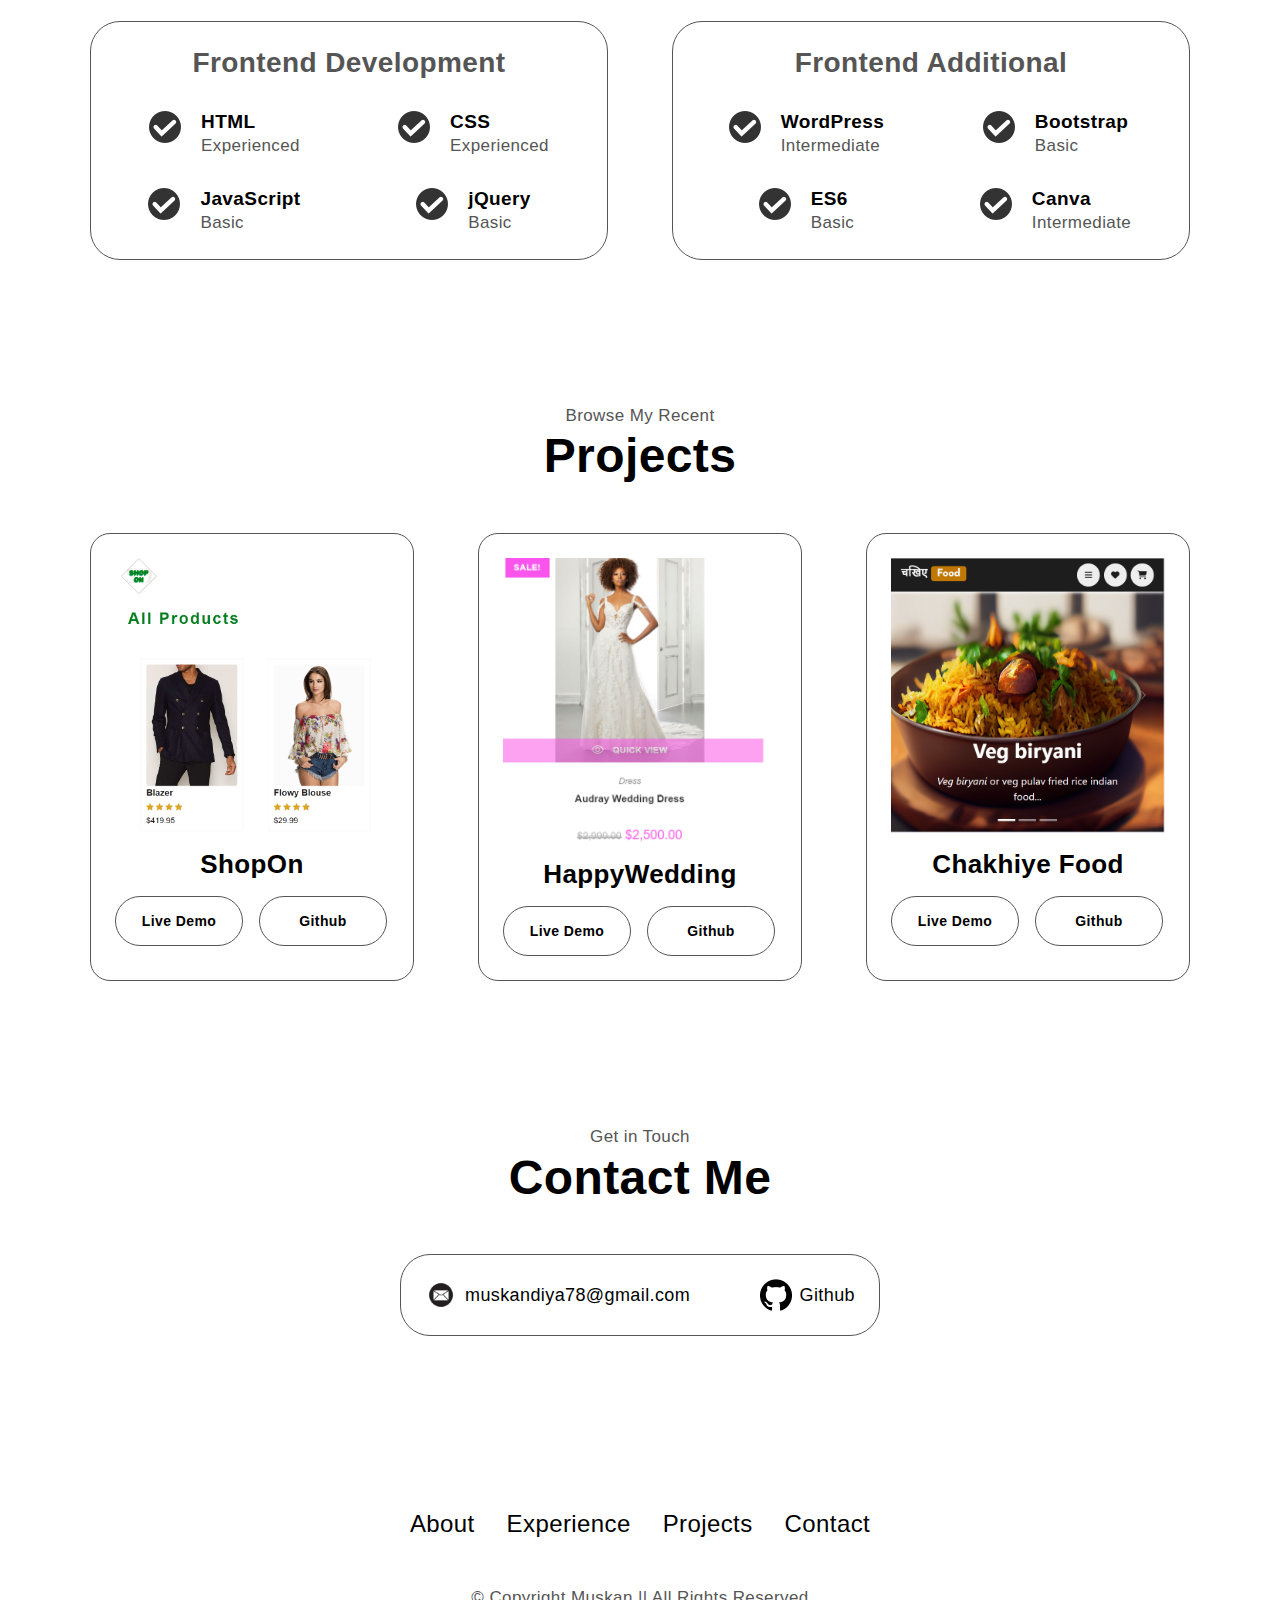
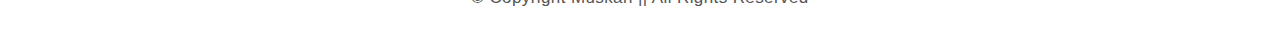
==== commit d997eff5: "MuskanPortfolio" ====
--- a/index.html
+++ b/index.html
@@ -1,220 +1,220 @@
-<!DOCTYPE html>
-<html lang="en">
-<head>
-    <meta charset="UTF-8">
-    <meta name="viewport" content="width=device-width, initial-scale=1.0">
-    <title>Muskan Portfolio</title>
-    <link rel="stylesheet" href="style.css">
-</head>
-<body>
-<!-------------------Start Nav Bar-------------------->
-<nav>
-<div class="container nav-container">
-    <a href="" class="logo">Muskan</a>
-    <ul class="nav-links">
-        <li><a href="#About">About</a></li>
-        <li><a href="#Experience">Experience</a></li>
-        <li><a href="#Projects">Projects</a></li>
-        <li><a href="#Contact">Contact</a></li>
-    </ul>
-</div>
-</nav>
-<!-------------------End Nav Bar-------------------->
-
-<!-------------------Start Header Section-------------------->
-<header>
-    <div class="container header-container">
-        <div class="header-left">
-            <img src="images/Untitled design (1).png" class="">
-        </div>
-        <div class="header-right">
-            <p><b>Hello, I'm</b></p>
-            <h1>Muskan</h1>
-            <h2>Frontend Developer</h2>
-            <div class="header-action-aria">
-                <a href="file:///C:/Users/one/Downloads/MuskanResune_2024-05.pdf" class="btn" download="#">Download CV</a>
-                <a href="#Contact" class="btn btn-dark">Contact Info</a>
-            </div>
-            <div class="header-social">
-                <a href=""><img src="images/linkedin.webp" class="icon1"></a>
-                <a href="https://github.com/muskanprojects/muskanPortfolio"><img src="images/github.png" class="icon1"></a>
-            </div>
-        </div>
-    </div>
-</header>
-<!-------------------End Header Section-------------------->
-
-<!-------------------Start About Section-------------------->
-<section id="About">
-    <p class="heading-p">Get To know More</p>
-    <h1 class="heading">About Me</h1>
-    <div class="container about-container">
-        <div class="about-left">
-            <img src="images/muskan.jpeg" alt="">
-        </div>
-        <div class="about-right">
-            <div class="basic-edu">
-                <div class="edu-box">
-                    <img src="images/edu.jpg" class="icon1">
-                    <h4>Experience</h4>
-                    <p>Fresher <br>
-                        Frontend Development
-                    </p>
-                </div>
-                <div class="edu-box">
-                    <img src="images/degree-removebg-preview.png" class="icon1">
-                    <h4>Education</h4>
-                    <p> <br>
-                       Bachelors Degree
-                    </p>
-                </div>
-            </div>
-            <p>
-                Hii!   My name is Muskan. I've done my graduation from Krishna Institute of Education and Managment. Recently I compeleted my Web design training. Now, I'm looking for a company that's focused on growth is in a position to nuture its employees. <br><br>
-                <p style="text-align: center; color: black;">Thank You!</p>
-            </p>
-        </div>
-    </div>
-</section>
-<!-------------------End About Section-------------------->
-
-<!-------------------Start Experience Section-------------------->
-<section id="Experience">
-    <p class="heading-p">Explore My</p>
-    <h1 class="heading">Experience</h1>
-    <div class="container experience-container">
-        <div class="experience-box">
-            <h2> Frontend Development</h2>
-            <div class="experience">
-                <div class="ex-div">
-                    <img src="images/checkmark-removebg-preview.png" class="icon1">
-                    <div>
-                        <h4>HTML</h4>
-                        <P>Experienced</P>
-                    </div>
-                </div>
-                <div class="ex-div">
-                    <img src="images/checkmark-removebg-preview.png" class="icon1">
-                    <div>
-                        <h4>CSS</h4>
-                        <P>Experienced</P>
-                    </div>
-                </div>
-                <div class="ex-div">
-                    <img src="images/checkmark-removebg-preview.png" class="icon1">
-                    <div>
-                        <h4>JavaScript</h4>
-                        <P>Basic</P>
-                    </div>
-                </div>
-                <div class="ex-div">
-                    <img src="images/checkmark-removebg-preview.png" class="icon1">
-                    <div>
-                        <h4>jQuery</h4>
-                        <P>Basic</P>
-                    </div>
-                </div>
-            </div>
-        </div>
-        <div class="experience-box">
-            <h2> Frontend Additional</h2>
-            <div class="experience">
-                <div class="ex-div">
-                    <img src="images/checkmark-removebg-preview.png" class="icon1">
-                    <div>
-                        <h4>WordPress</h4>
-                        <P>Intermediate</P>
-                    </div>
-                </div>
-                <div class="ex-div">
-                    <img src="images/checkmark-removebg-preview.png" class="icon1">
-                    <div>
-                        <h4>Bootstrap</h4>
-                        <P>Basic</P>
-                    </div>
-                </div>
-                <div class="ex-div">
-                    <img src="images/checkmark-removebg-preview.png" class="icon1">
-                    <div>
-                        <h4>ES6</h4>
-                        <P>Basic</P>
-                    </div>
-                </div>
-                <div class="ex-div">
-                    <img src="images/checkmark-removebg-preview.png" class="icon1">
-                    <div>
-                        <h4>Canva</h4>
-                        <P>Intermediate</P>
-                    </div>
-                </div>           
-            </div>
-        </div>
-    </div>
-</section>
-<!-------------------End Experience Section-------------------->
-
-
-<!-------------------Start Project Section-------------------->
-<section id="Projects">
-    <p class="heading-p">Browse My Recent</p>
-    <h1 class="heading">Projects</h1>
-    <div class="container project-container">
-        <div class="project">
-            <img src="images/SOCapture.PNG" alt="">
-            <h3>ShopOn</h3>
-            <div class="header-action-aria">
-                <a href="https://muskanprojects.github.io/ShopOn.github.io/" class="btn">Live Demo</a>
-                <a href="https://github.com/muskanprojects/ShopOn.github.io.git" class="btn">Github</a>
-            </div>
-        </div>
-        <div class="project">
-            <img src="images/wed.PNG" alt="">
-            <h3>HappyWedding</h3>
-            <div class="header-action-aria">
-                <a href="https://github.com/muskanprojects/HappyWedding_WeddingWebsite" class="btn">Live Demo</a>
-                <a href="https://github.com/muskanprojects/HappyWedding_WeddingWebsite" class="btn">Github</a>
-            </div>
-        </div>
-        <div class="project">
-            <img src="images/chakhiye.PNG" alt="">
-            <h3>Chakhiye Food</h3>
-            <div class="header-action-aria">
-                <a href="https://muskanprojects.github.io/ChakhiyeFood.github.io/" class="btn">Live Demo</a>
-                <a href="https://github.com/muskanprojects/ChakhiyeFood.github.io.git" class="btn">Github</a>
-            </div>
-        </div>
-    </div>
-</section>
-<!-------------------End Project Section-------------------->
-
-
-<!-------------------Start Contact Section-------------------->
-<section id="Contact">
-    <p class="heading-p">Get in Touch</p>
-    <h1 class="heading">Contact Me</h1>
-    <div class="container contact-container">
-        <div class="email">
-            <img src="images/mail-removebg-preview.png" class="icon1">
-            <a href=""><h5>muskandiya78@gmail.com</h5></a>
-        </div>
-        <div class="linkedin">
-            <a href="https://muskanprojects.github.io/MyPortfolio.github.io/"><img src="images/github.png" class="icon1"></a>
-            <a href="https://github.com/muskanprojects/MyPortfolio.github.io.git"><h5>Github</h5></a>
-        </div>
-    </div>
-</section>
-<!-------------------End Contact Section-------------------->
-
-<!-------------------Start Footer Section-------------------->
-<footer>
-    <ul class="nav-links">
-        <li><a href="#About">About</a></li>
-        <li><a href="#Experience">Experience</a></li>
-        <li><a href="#Projects">Projects</a></li>
-        <li><a href="#Contact">Contact</a></li>
-    </ul>
-    <p> &copy; Copyright  Muskan || All Rights Reserved</p>
-    </footer>
-    <!-------------------End Footer Section-------------------->
-</body>
-</html>
+<!DOCTYPE html>
+<html lang="en">
+<head>
+    <meta charset="UTF-8">
+    <meta name="viewport" content="width=device-width, initial-scale=1.0">
+    <title>Muskan Portfolio</title>
+    <link rel="stylesheet" href="style.css">
+</head>
+<body>
+<!-------------------Start Nav Bar-------------------->
+<nav>
+<div class="container nav-container">
+    <a href="" class="logo">Muskan</a>
+    <ul class="nav-links">
+        <li><a href="#About">About</a></li>
+        <li><a href="#Experience">Experience</a></li>
+        <li><a href="#Projects">Projects</a></li>
+        <li><a href="#Contact">Contact</a></li>
+    </ul>
+</div>
+</nav>
+<!-------------------End Nav Bar-------------------->
+
+<!-------------------Start Header Section-------------------->
+<header>
+    <div class="container header-container">
+        <div class="header-left">
+            <img src="images/Untitled design (1).png" class="">
+        </div>
+        <div class="header-right">
+            <p><b>Hello, I'm</b></p>
+            <h1>Muskan</h1>
+            <h2>Frontend Developer</h2>
+            <div class="header-action-aria">
+                <a href="file:///C:/Users/one/Downloads/MuskanResune_2024-05.pdf" class="btn" download="#">Download CV</a>
+                <a href="#Contact" class="btn btn-dark">Contact Info</a>
+            </div>
+            <div class="header-social">
+                <a href=""><img src="images/linkedin.webp" class="icon1"></a>
+                <a href="https://muskanprojects.github.io/MyPortfolio.github.io/"><img src="images/github.png" class="icon1"></a>
+            </div>
+        </div>
+    </div>
+</header>
+<!-------------------End Header Section-------------------->
+
+<!-------------------Start About Section-------------------->
+<section id="About">
+    <p class="heading-p">Get To know More</p>
+    <h1 class="heading">About Me</h1>
+    <div class="container about-container">
+        <div class="about-left">
+            <img src="images/muskan.jpeg" alt="">
+        </div>
+        <div class="about-right">
+            <div class="basic-edu">
+                <div class="edu-box">
+                    <img src="images/edu.jpg" class="icon1">
+                    <h4>Experience</h4>
+                    <p>Fresher <br>
+                        Frontend Development
+                    </p>
+                </div>
+                <div class="edu-box">
+                    <img src="images/degree-removebg-preview.png" class="icon1">
+                    <h4>Education</h4>
+                    <p> <br>
+                       Bachelors Degree
+                    </p>
+                </div>
+            </div>
+            <p>
+                Hii!   My name is Muskan. I've done my graduation from Krishna Institute of Education and Managment. Recently I compeleted my Web design training. Now, I'm looking for a company that's focused on growth is in a position to nuture its employees. <br><br>
+                <p style="text-align: center; color: black;">Thank You!</p>
+            </p>
+        </div>
+    </div>
+</section>
+<!-------------------End About Section-------------------->
+
+<!-------------------Start Experience Section-------------------->
+<section id="Experience">
+    <p class="heading-p">Explore My</p>
+    <h1 class="heading">Experience</h1>
+    <div class="container experience-container">
+        <div class="experience-box">
+            <h2> Frontend Development</h2>
+            <div class="experience">
+                <div class="ex-div">
+                    <img src="images/checkmark-removebg-preview.png" class="icon1">
+                    <div>
+                        <h4>HTML</h4>
+                        <P>Experienced</P>
+                    </div>
+                </div>
+                <div class="ex-div">
+                    <img src="images/checkmark-removebg-preview.png" class="icon1">
+                    <div>
+                        <h4>CSS</h4>
+                        <P>Experienced</P>
+                    </div>
+                </div>
+                <div class="ex-div">
+                    <img src="images/checkmark-removebg-preview.png" class="icon1">
+                    <div>
+                        <h4>JavaScript</h4>
+                        <P>Basic</P>
+                    </div>
+                </div>
+                <div class="ex-div">
+                    <img src="images/checkmark-removebg-preview.png" class="icon1">
+                    <div>
+                        <h4>jQuery</h4>
+                        <P>Basic</P>
+                    </div>
+                </div>
+            </div>
+        </div>
+        <div class="experience-box">
+            <h2> Frontend Additional</h2>
+            <div class="experience">
+                <div class="ex-div">
+                    <img src="images/checkmark-removebg-preview.png" class="icon1">
+                    <div>
+                        <h4>WordPress</h4>
+                        <P>Intermediate</P>
+                    </div>
+                </div>
+                <div class="ex-div">
+                    <img src="images/checkmark-removebg-preview.png" class="icon1">
+                    <div>
+                        <h4>Bootstrap</h4>
+                        <P>Basic</P>
+                    </div>
+                </div>
+                <div class="ex-div">
+                    <img src="images/checkmark-removebg-preview.png" class="icon1">
+                    <div>
+                        <h4>ES6</h4>
+                        <P>Basic</P>
+                    </div>
+                </div>
+                <div class="ex-div">
+                    <img src="images/checkmark-removebg-preview.png" class="icon1">
+                    <div>
+                        <h4>Canva</h4>
+                        <P>Intermediate</P>
+                    </div>
+                </div>           
+            </div>
+        </div>
+    </div>
+</section>
+<!-------------------End Experience Section-------------------->
+
+
+<!-------------------Start Project Section-------------------->
+<section id="Projects">
+    <p class="heading-p">Browse My Recent</p>
+    <h1 class="heading">Projects</h1>
+    <div class="container project-container">
+        <div class="project">
+            <img src="images/SOCapture.PNG" alt="">
+            <h3>ShopOn</h3>
+            <div class="header-action-aria">
+                <a href="https://muskanprojects.github.io/ShopOn.github.io/" class="btn">Live Demo</a>
+                <a href="https://github.com/muskanprojects/ShopOn.github.io.git" class="btn">Github</a>
+            </div>
+        </div>
+        <div class="project">
+            <img src="images/wed.PNG" alt="">
+            <h3>HappyWedding</h3>
+            <div class="header-action-aria">
+                <a href="https://github.com/muskanprojects/HappyWedding_WeddingWebsite" class="btn">Live Demo</a>
+                <a href="https://github.com/muskanprojects/HappyWedding_WeddingWebsite" class="btn">Github</a>
+            </div>
+        </div>
+        <div class="project">
+            <img src="images/chakhiye.PNG" alt="">
+            <h3>Chakhiye Food</h3>
+            <div class="header-action-aria">
+                <a href="https://muskanprojects.github.io/ChakhiyeFood.github.io/" class="btn">Live Demo</a>
+                <a href="https://github.com/muskanprojects/ChakhiyeFood.github.io.git" class="btn">Github</a>
+            </div>
+        </div>
+    </div>
+</section>
+<!-------------------End Project Section-------------------->
+
+
+<!-------------------Start Contact Section-------------------->
+<section id="Contact">
+    <p class="heading-p">Get in Touch</p>
+    <h1 class="heading">Contact Me</h1>
+    <div class="container contact-container">
+        <div class="email">
+            <img src="images/mail-removebg-preview.png" class="icon1">
+            <a href=""><h5>muskandiya78@gmail.com</h5></a>
+        </div>
+        <div class="linkedin">
+            <a href="https://muskanprojects.github.io/MyPortfolio.github.io/"><img src="images/github.png" class="icon1"></a>
+            <a href="https://muskanprojects.github.io/MyPortfolio.github.io/"><h5>Github</h5></a>
+        </div>
+    </div>
+</section>
+<!-------------------End Contact Section-------------------->
+
+<!-------------------Start Footer Section-------------------->
+<footer>
+    <ul class="nav-links">
+        <li><a href="#About">About</a></li>
+        <li><a href="#Experience">Experience</a></li>
+        <li><a href="#Projects">Projects</a></li>
+        <li><a href="#Contact">Contact</a></li>
+    </ul>
+    <p> &copy; Copyright  Muskan || All Rights Reserved</p>
+    </footer>
+    <!-------------------End Footer Section-------------------->
+</body>
+</html>
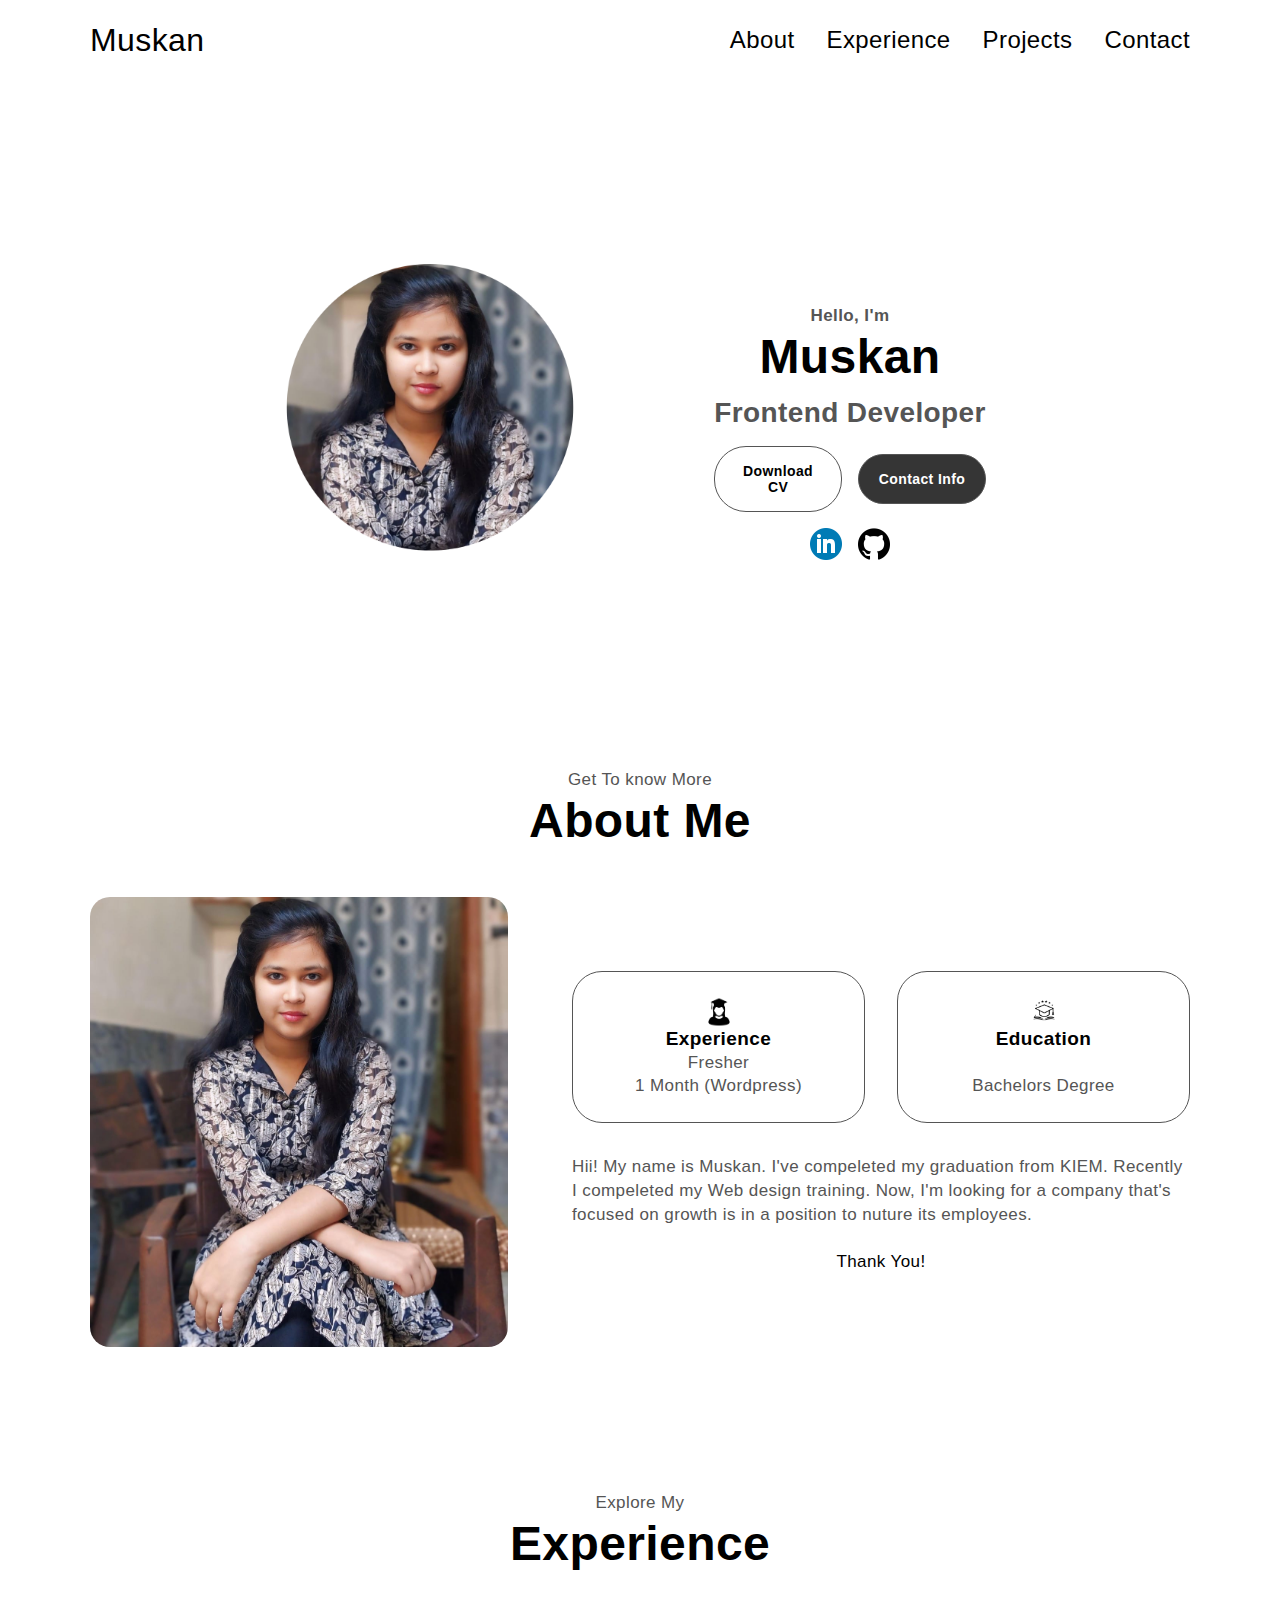
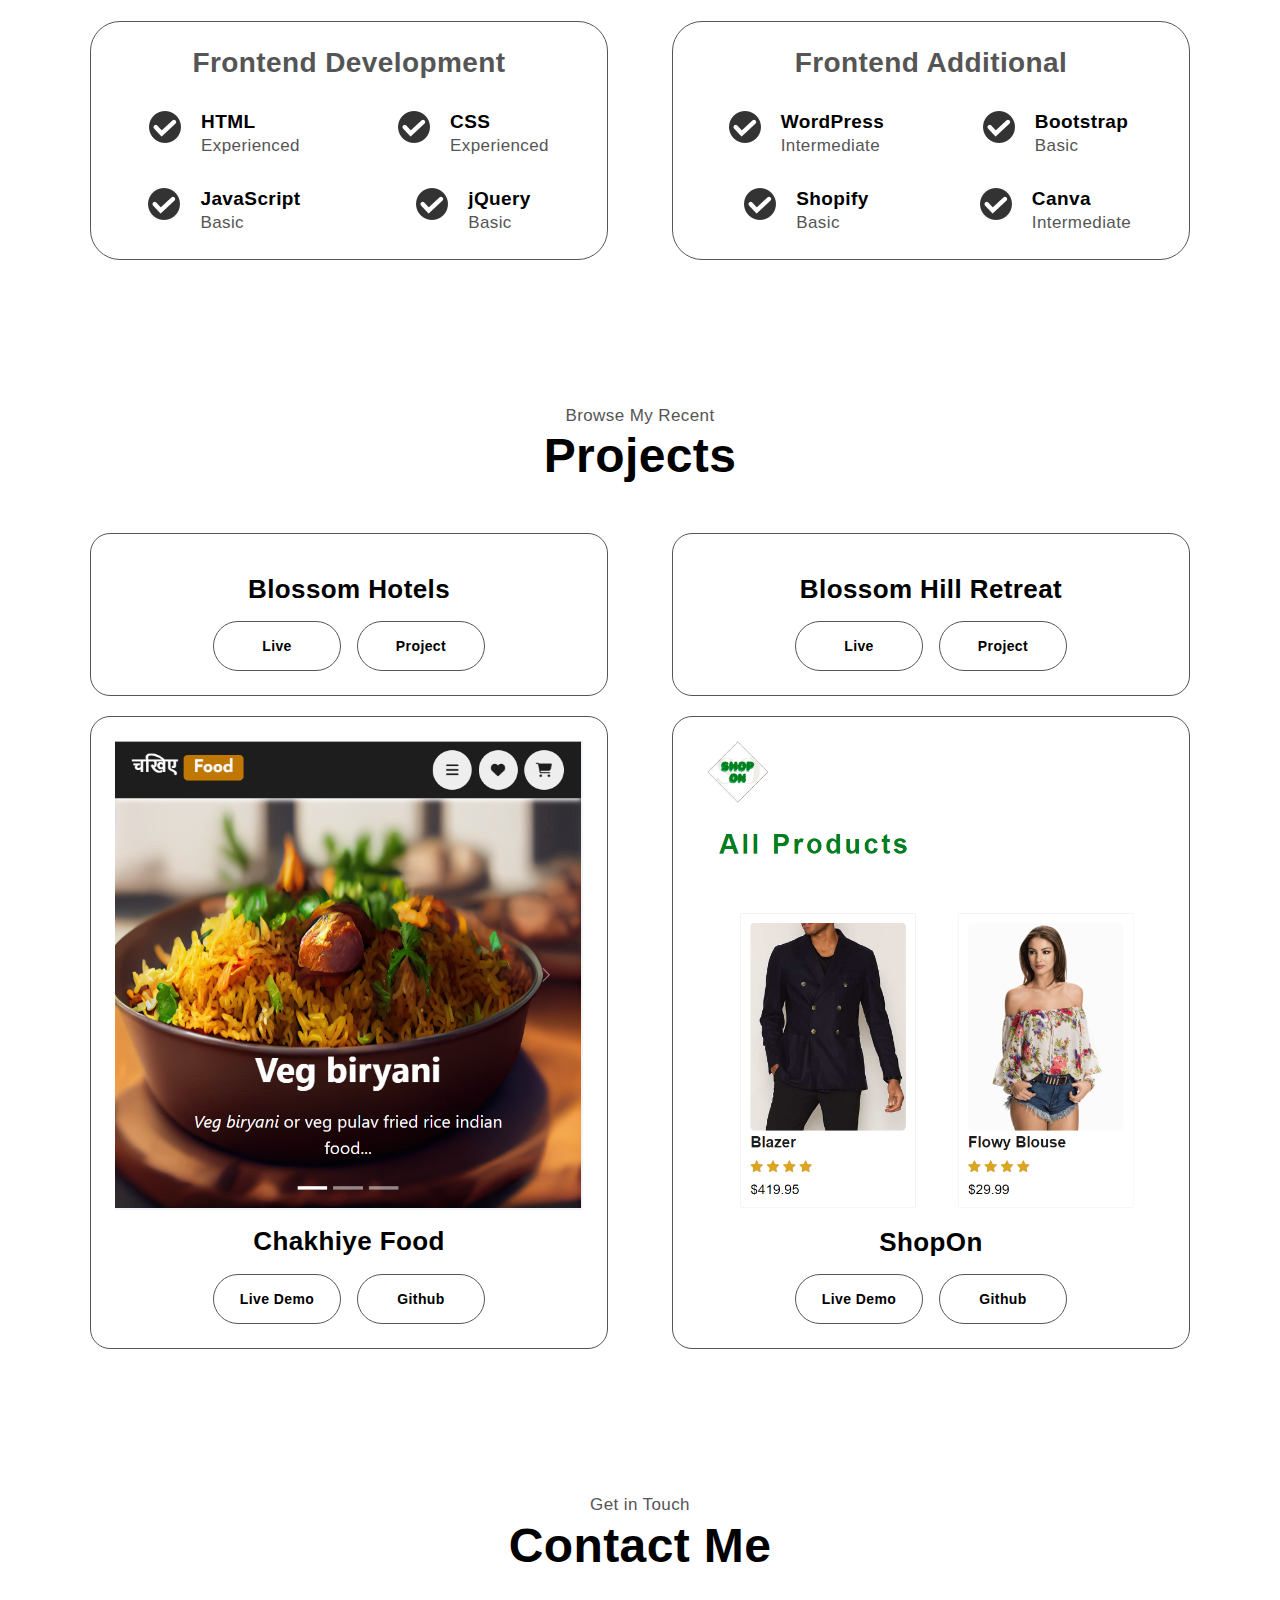
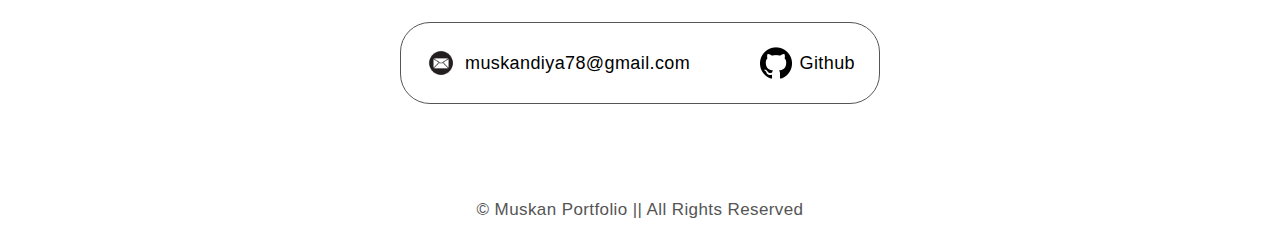
==== commit 3b7018cf: "Add files via upload" ====
--- a/index.html
+++ b/index.html
@@ -1,220 +1,227 @@
-<!DOCTYPE html>
-<html lang="en">
-<head>
-    <meta charset="UTF-8">
-    <meta name="viewport" content="width=device-width, initial-scale=1.0">
-    <title>Muskan Portfolio</title>
-    <link rel="stylesheet" href="style.css">
-</head>
-<body>
-<!-------------------Start Nav Bar-------------------->
-<nav>
-<div class="container nav-container">
-    <a href="" class="logo">Muskan</a>
-    <ul class="nav-links">
-        <li><a href="#About">About</a></li>
-        <li><a href="#Experience">Experience</a></li>
-        <li><a href="#Projects">Projects</a></li>
-        <li><a href="#Contact">Contact</a></li>
-    </ul>
-</div>
-</nav>
-<!-------------------End Nav Bar-------------------->
-
-<!-------------------Start Header Section-------------------->
-<header>
-    <div class="container header-container">
-        <div class="header-left">
-            <img src="images/Untitled design (1).png" class="">
-        </div>
-        <div class="header-right">
-            <p><b>Hello, I'm</b></p>
-            <h1>Muskan</h1>
-            <h2>Frontend Developer</h2>
-            <div class="header-action-aria">
-                <a href="file:///C:/Users/one/Downloads/MuskanResune_2024-05.pdf" class="btn" download="#">Download CV</a>
-                <a href="#Contact" class="btn btn-dark">Contact Info</a>
-            </div>
-            <div class="header-social">
-                <a href=""><img src="images/linkedin.webp" class="icon1"></a>
-                <a href="https://muskanprojects.github.io/MyPortfolio.github.io/"><img src="images/github.png" class="icon1"></a>
-            </div>
-        </div>
-    </div>
-</header>
-<!-------------------End Header Section-------------------->
-
-<!-------------------Start About Section-------------------->
-<section id="About">
-    <p class="heading-p">Get To know More</p>
-    <h1 class="heading">About Me</h1>
-    <div class="container about-container">
-        <div class="about-left">
-            <img src="images/muskan.jpeg" alt="">
-        </div>
-        <div class="about-right">
-            <div class="basic-edu">
-                <div class="edu-box">
-                    <img src="images/edu.jpg" class="icon1">
-                    <h4>Experience</h4>
-                    <p>Fresher <br>
-                        Frontend Development
-                    </p>
-                </div>
-                <div class="edu-box">
-                    <img src="images/degree-removebg-preview.png" class="icon1">
-                    <h4>Education</h4>
-                    <p> <br>
-                       Bachelors Degree
-                    </p>
-                </div>
-            </div>
-            <p>
-                Hii!   My name is Muskan. I've done my graduation from Krishna Institute of Education and Managment. Recently I compeleted my Web design training. Now, I'm looking for a company that's focused on growth is in a position to nuture its employees. <br><br>
-                <p style="text-align: center; color: black;">Thank You!</p>
-            </p>
-        </div>
-    </div>
-</section>
-<!-------------------End About Section-------------------->
-
-<!-------------------Start Experience Section-------------------->
-<section id="Experience">
-    <p class="heading-p">Explore My</p>
-    <h1 class="heading">Experience</h1>
-    <div class="container experience-container">
-        <div class="experience-box">
-            <h2> Frontend Development</h2>
-            <div class="experience">
-                <div class="ex-div">
-                    <img src="images/checkmark-removebg-preview.png" class="icon1">
-                    <div>
-                        <h4>HTML</h4>
-                        <P>Experienced</P>
-                    </div>
-                </div>
-                <div class="ex-div">
-                    <img src="images/checkmark-removebg-preview.png" class="icon1">
-                    <div>
-                        <h4>CSS</h4>
-                        <P>Experienced</P>
-                    </div>
-                </div>
-                <div class="ex-div">
-                    <img src="images/checkmark-removebg-preview.png" class="icon1">
-                    <div>
-                        <h4>JavaScript</h4>
-                        <P>Basic</P>
-                    </div>
-                </div>
-                <div class="ex-div">
-                    <img src="images/checkmark-removebg-preview.png" class="icon1">
-                    <div>
-                        <h4>jQuery</h4>
-                        <P>Basic</P>
-                    </div>
-                </div>
-            </div>
-        </div>
-        <div class="experience-box">
-            <h2> Frontend Additional</h2>
-            <div class="experience">
-                <div class="ex-div">
-                    <img src="images/checkmark-removebg-preview.png" class="icon1">
-                    <div>
-                        <h4>WordPress</h4>
-                        <P>Intermediate</P>
-                    </div>
-                </div>
-                <div class="ex-div">
-                    <img src="images/checkmark-removebg-preview.png" class="icon1">
-                    <div>
-                        <h4>Bootstrap</h4>
-                        <P>Basic</P>
-                    </div>
-                </div>
-                <div class="ex-div">
-                    <img src="images/checkmark-removebg-preview.png" class="icon1">
-                    <div>
-                        <h4>ES6</h4>
-                        <P>Basic</P>
-                    </div>
-                </div>
-                <div class="ex-div">
-                    <img src="images/checkmark-removebg-preview.png" class="icon1">
-                    <div>
-                        <h4>Canva</h4>
-                        <P>Intermediate</P>
-                    </div>
-                </div>           
-            </div>
-        </div>
-    </div>
-</section>
-<!-------------------End Experience Section-------------------->
-
-
-<!-------------------Start Project Section-------------------->
-<section id="Projects">
-    <p class="heading-p">Browse My Recent</p>
-    <h1 class="heading">Projects</h1>
-    <div class="container project-container">
-        <div class="project">
-            <img src="images/SOCapture.PNG" alt="">
-            <h3>ShopOn</h3>
-            <div class="header-action-aria">
-                <a href="https://muskanprojects.github.io/ShopOn.github.io/" class="btn">Live Demo</a>
-                <a href="https://github.com/muskanprojects/ShopOn.github.io.git" class="btn">Github</a>
-            </div>
-        </div>
-        <div class="project">
-            <img src="images/wed.PNG" alt="">
-            <h3>HappyWedding</h3>
-            <div class="header-action-aria">
-                <a href="https://github.com/muskanprojects/HappyWedding_WeddingWebsite" class="btn">Live Demo</a>
-                <a href="https://github.com/muskanprojects/HappyWedding_WeddingWebsite" class="btn">Github</a>
-            </div>
-        </div>
-        <div class="project">
-            <img src="images/chakhiye.PNG" alt="">
-            <h3>Chakhiye Food</h3>
-            <div class="header-action-aria">
-                <a href="https://muskanprojects.github.io/ChakhiyeFood.github.io/" class="btn">Live Demo</a>
-                <a href="https://github.com/muskanprojects/ChakhiyeFood.github.io.git" class="btn">Github</a>
-            </div>
-        </div>
-    </div>
-</section>
-<!-------------------End Project Section-------------------->
-
-
-<!-------------------Start Contact Section-------------------->
-<section id="Contact">
-    <p class="heading-p">Get in Touch</p>
-    <h1 class="heading">Contact Me</h1>
-    <div class="container contact-container">
-        <div class="email">
-            <img src="images/mail-removebg-preview.png" class="icon1">
-            <a href=""><h5>muskandiya78@gmail.com</h5></a>
-        </div>
-        <div class="linkedin">
-            <a href="https://muskanprojects.github.io/MyPortfolio.github.io/"><img src="images/github.png" class="icon1"></a>
-            <a href="https://muskanprojects.github.io/MyPortfolio.github.io/"><h5>Github</h5></a>
-        </div>
-    </div>
-</section>
-<!-------------------End Contact Section-------------------->
-
-<!-------------------Start Footer Section-------------------->
-<footer>
-    <ul class="nav-links">
-        <li><a href="#About">About</a></li>
-        <li><a href="#Experience">Experience</a></li>
-        <li><a href="#Projects">Projects</a></li>
-        <li><a href="#Contact">Contact</a></li>
-    </ul>
-    <p> &copy; Copyright  Muskan || All Rights Reserved</p>
-    </footer>
-    <!-------------------End Footer Section-------------------->
-</body>
-</html>
+<!DOCTYPE html>
+<html lang="en">
+<head>
+    <meta charset="UTF-8">
+    <meta name="viewport" content="width=device-width, initial-scale=1.0">
+    <title>Muskan Portfolio</title>
+    <link rel="stylesheet" href="style.css">
+</head>
+<body>
+<!-------------------Start Nav Bar-------------------->
+<nav>
+<div class="container nav-container">
+    <a href="" class="logo">Muskan</a>
+    <ul class="nav-links">
+        <li><a href="#About">About</a></li>
+        <li><a href="#Experience">Experience</a></li>
+        <li><a href="#Projects">Projects</a></li>
+        <li><a href="#Contact">Contact</a></li>
+    </ul>
+</div>
+</nav>
+<!-------------------End Nav Bar-------------------->
+
+<!-------------------Start Header Section-------------------->
+<header>
+    <div class="container header-container">
+        <div class="header-left">
+            <img src="images/Untitled design (1).png" class="">
+        </div>
+        <div class="header-right">
+            <p><b>Hello, I'm</b></p>
+            <h1>Muskan</h1>
+            <h2>Frontend Developer</h2>
+            <div class="header-action-aria">
+                <a href="file:///C:/Users/one/Downloads/Muskan_CV_2024.pdf" class="btn" download="#">Download CV</a>
+                <a href="#Contact" class="btn btn-dark">Contact Info</a>
+            </div>
+            <div class="header-social">
+                <a href=""><img src="images/linkedin.webp" class="icon1"></a>
+                <a href="https://muskanprojects.github.io/MyPortfolio.github.io/"><img src="images/github.png" class="icon1"></a>
+            </div>
+        </div>
+    </div>
+</header>
+<!-------------------End Header Section-------------------->
+
+<!-------------------Start About Section-------------------->
+<section id="About">
+    <p class="heading-p">Get To know More</p>
+    <h1 class="heading">About Me</h1>
+    <div class="container about-container">
+        <div class="about-left">
+            <img src="images/muskan.jpeg" alt="">
+        </div>
+        <div class="about-right">
+            <div class="basic-edu">
+                <div class="edu-box">
+                    <img src="images/edu.jpg" class="icon1">
+                    <h4>Experience</h4>
+                    <p>Fresher <br>
+                        1 Month (Wordpress)
+                    </p>
+                </div>
+                <div class="edu-box">
+                    <img src="images/degree-removebg-preview.png" class="icon1">
+                    <h4>Education</h4>
+                    <p> <br>
+                       Bachelors Degree
+                    </p>
+                </div>
+            </div>
+            <p>
+                Hii!   My name is Muskan. I've compeleted my graduation from KIEM. Recently I compeleted my Web design training. Now, I'm looking for a company that's focused on growth is in a position to nuture its employees. <br><br>
+                <p style="text-align: center; color: black;">Thank You!</p>
+            </p>
+        </div>
+    </div>
+</section>
+<!-------------------End About Section-------------------->
+
+<!-------------------Start Experience Section-------------------->
+<section id="Experience">
+    <p class="heading-p">Explore My</p>
+    <h1 class="heading">Experience</h1>
+    <div class="container experience-container">
+        <div class="experience-box">
+            <h2> Frontend Development</h2>
+            <div class="experience">
+                <div class="ex-div">
+                    <img src="images/checkmark-removebg-preview.png" class="icon1">
+                    <div>
+                        <h4>HTML</h4>
+                        <P>Experienced</P>
+                    </div>
+                </div>
+                <div class="ex-div">
+                    <img src="images/checkmark-removebg-preview.png" class="icon1">
+                    <div>
+                        <h4>CSS</h4>
+                        <P>Experienced</P>
+                    </div>
+                </div>
+                <div class="ex-div">
+                    <img src="images/checkmark-removebg-preview.png" class="icon1">
+                    <div>
+                        <h4>JavaScript</h4>
+                        <P>Basic</P>
+                    </div>
+                </div>
+                <div class="ex-div">
+                    <img src="images/checkmark-removebg-preview.png" class="icon1">
+                    <div>
+                        <h4>jQuery</h4>
+                        <P>Basic</P>
+                    </div>
+                </div>
+            </div>
+        </div>
+        <div class="experience-box">
+            <h2> Frontend Additional</h2>
+            <div class="experience">
+                <div class="ex-div">
+                    <img src="images/checkmark-removebg-preview.png" class="icon1">
+                    <div>
+                        <h4>WordPress</h4>
+                        <P>Intermediate</P>
+                    </div>
+                </div>
+                <div class="ex-div">
+                    <img src="images/checkmark-removebg-preview.png" class="icon1">
+                    <div>
+                        <h4>Bootstrap</h4>
+                        <P>Basic</P>
+                    </div>
+                </div>
+                <div class="ex-div">
+                    <img src="images/checkmark-removebg-preview.png" class="icon1">
+                    <div>
+                        <h4>Shopify</h4>
+                        <P>Basic</P>
+                    </div>
+                </div>
+                <div class="ex-div">
+                    <img src="images/checkmark-removebg-preview.png" class="icon1">
+                    <div>
+                        <h4>Canva</h4>
+                        <P>Intermediate</P>
+                    </div>
+                </div>           
+            </div>
+        </div>
+    </div>
+</section>
+<!-------------------End Experience Section-------------------->
+
+
+<!-------------------Start Project Section-------------------->
+<section id="Projects">
+    <p class="heading-p">Browse My Recent</p>
+    <h1 class="heading">Projects</h1>
+    <div class="container project-container">
+        <div class="project">
+            <img src="images/bhrml.PNG" alt="">
+            <h3>Blossom Hotels</h3> 
+            <div class="header-action-aria">
+                <a href="https://blossomhotels.in/" class="btn">Live </a>
+                <a href="https://blossomhotels.in/" class="btn">Project</a>
+            </div>
+        </div>
+        <div class="project">
+            <img src="images/bhill.PNG" alt="">
+            <h3>Blossom Hill Retreat</h3>
+            <div class="header-action-aria">
+                <a href="https://bhrmanali.com/" class="btn">Live </a>
+                <a href="https://bhrmanali.com/" class="btn">Project</a>
+            </div>
+        </div>
+        </div>
+        <div class="container project-container">
+        <div class="project">
+            <img src="images/chakhiye.PNG" alt="">
+            <h3>Chakhiye Food</h3>
+            <div class="header-action-aria">
+                <a href="https://muskanprojects.github.io/ChakhiyeFood.github.io/" class="btn">Live Demo</a>
+                <a href="https://github.com/muskanprojects/ChakhiyeFood.github.io.git" class="btn">Github</a>
+            </div>
+        </div>
+
+        <div class="project">
+            <img src="images/SOCapture.PNG" alt="">
+            <h3>ShopOn</h3>
+            <div class="header-action-aria">
+                <a href="https://muskanprojects.github.io/ShopOn.github.io/" class="btn">Live Demo</a>
+                <a href="https://github.com/muskanprojects/ShopOn.github.io.git" class="btn">Github</a>
+            </div>
+        </div>
+
+    </div>
+</section>
+<!-------------------End Project Section-------------------->
+
+
+<!-------------------Start Contact Section-------------------->
+<section id="Contact">
+    <p class="heading-p">Get in Touch</p>
+    <h1 class="heading">Contact Me</h1>
+    <div class="container contact-container">
+        <div class="email">
+            <img src="images/mail-removebg-preview.png" class="icon1">
+            <a href=""><h5>muskandiya78@gmail.com</h5></a>
+        </div>
+        <div class="linkedin">
+            <a href="https://muskanprojects.github.io/MyPortfolio.github.io/"><img src="images/github.png" class="icon1"></a>
+            <a href="https://muskanprojects.github.io/MyPortfolio.github.io/"><h5>Github</h5></a>
+        </div>
+    </div>
+</section>
+<!-------------------End Contact Section-------------------->
+
+<!-------------------Start Footer Section-------------------->
+<footer>
+   
+    <p> &copy; Muskan Portfolio || All Rights Reserved</p>
+    </footer>
+    <!-------------------End Footer Section-------------------->
+</body>
+</html>
--- a/style.css
+++ b/style.css
@@ -1,379 +1,382 @@
-*{
-    margin: 0;
-    padding: 0;
-    box-sizing: border-box;
-    border: none;
-    outline: none;
-    text-decoration: none;
-    list-style: none;
-    font-family: sans-serif;
-    scroll-behavior: smooth;
-    letter-spacing: .4px;
-}
-:root{
-    --col-black: #000;
-    --col-white: #ffffff;
-    --col-dark: #353535;
-    --col-dark-variant: #555555;
-
-    --transition: .4s ease;
-}
-h1,h2,h3,h4,h5{
-    line-height: 120%;
-}
-h1{
-    font-size: 48px;
-    color: var(--col-black);
-}
-h2{
-    font-size: 28px;
-    color: var(--col-dark-variant);
-}
-h3{
-    font-size: 26px;
-    color: var(--col-black);
-}
-h4{
-    font-size: 19px;
-    color: var(--col-black);
-}
-h5{
-    font-size: 18px;
-    font-weight: 400;
-}
-.heading{
-    text-align: center;
-    margin-bottom: 3rem;
-}
-p{
-    font-size: 17px;
-    line-height: 140%;
-    color: var(--col-dark-variant);
-}
-.heading-p{
-    padding-top: 9rem;
-    text-align: center;
-}
-a{
-    font-size: 24px;
-    color: var(--col-black);
-    text-decoration-color: var(--col-white);
-    transition: var(--transition);
-}
-a:hover{
-    color: var(--col-dark-variant);
-    text-decoration-color: var(--col-dark-variant) !important;
-    text-underline-offset: 1rem;
-    text-decoration: underline;
-}
-.btn{
-    display: inline-block;
-    width: fit-content;
-    padding: 1rem;
-    width: 8rem;
-    border-radius: 2rem;
-    cursor: pointer;
-    color: var(--col-black);
-    border: 1px solid var(--col-dark-variant);
-    display: flex;
-    align-items: center;
-    justify-content: center;
-    font-weight: 600;
-    font-size: 14px;
-    transition: var(--transition);
-}
-.btn:hover{
-    background: var(--col-dark-variant);
-    color: var(--col-white);
-}
-.btn-dark{
-    background: var(--col-dark);
-    color: var(--col-white);
-    text-decoration: none !important;
-}
-.btn-dark:hover{
-    background: var(--col-black);
-}
-img{
-    width: 100%;
-    display: block;   
-}
-.icon1{
-    width: 32px;
-    height: max-content;
-}
-.container{
-    margin: 0 auto;
-    max-width: 1100px;
-    width: 90%;
-}
-
-/*-----------Start Nav Bar--------*/
-nav{
-    height: 5rem;
-    position: fixed;
-    top: 0;
-    left: 0;
-    z-index: 1;
-    width: 100%;
-    display: grid;
-    place-items: center;
-   background: var(--col-white);
-}
-.nav-container{
-    display: flex;
-    align-items: center;
-    justify-content: space-between;
-    height: 100%;
-}
-.logo{
-    font-size: 32px;
-    color: var(--col-black) !important;
-    text-decoration: none !important;
-}
-.nav-links{
-    display: flex;
-    align-items: center;
-    gap: 2rem;
-}
-/*-----------End Nav Bar--------*/
-
-/*-----------Start header Sectio--------*/
-header{
-    padding-top: 14rem;
-}
-.header-container{
-    display: grid;
-    grid-template-columns: 1fr 1fr;
-    max-width: 820px;
-    gap: 20px;
-    justify-content: space-between;
-}
-.header-right{
-    text-align: center;
-    margin: auto;
-}
-.header-right p{
-    color: var(--col-dark-variant);
-    margin-top: 2rem;
-}
-.header-right h2{
-    margin-top: .4em;
-}
-.header-action-aria{
-    margin-top: 1rem;
-    display: flex;
-    gap: 1rem;
-}
-.header-social{
-    display: flex;
-    gap: 1rem;
-    justify-content: center;
-    margin: 1rem auto;
-}
-/*-----------End Header Section--------*/
-
-/*-----------Start About Section--------*/
-.about-container{
-    display: grid;
-    grid-template-columns: 38% auto;
-    align-items: center;
-    gap: 4rem;
-}
-.about-left{
-    border-radius: 20px;
-    overflow: hidden;
-}
-.edu-box{
-    padding: 24px;
-    text-align: center;
-    border: 1px solid var(--col-dark-variant);
-    border-radius: 30px;
-    width: 100%;
-}
-.basic-edu{
- display: flex;
- gap: 32px;
- margin-bottom: 32px;   
-}
-.edu-box img{
-    margin: auto;
-}
-
-/*-----------End About Section--------*/
-
-/*-----------Start Experience Section--------*/
-section{
-    position: relative;
-}
-.experience-container{
-    display: grid;
-    grid-template-columns: 1fr 1fr;
-    gap: 4rem;
-}
-.experience-box{
-    border: 1px solid var(--col-dark-variant);
-    border-radius: 30px;
-    padding: 24px;
-}
-.experience-box h2{
-    text-align: center;
-    margin-bottom: 2rem;
-}
-.experience{
-    display: grid;
-    grid-template-columns: 1fr 1fr;
-    gap: 30px;
-}
-.ex-div{
-    margin: auto;
-    display: flex;
-    gap: 20px;
-}
-/*-----------End Experience Section--------*/
-
-/*-----------Start Project Section--------*/
-.project-container{
-    display: grid;
-    grid-template-columns: repeat(3,1fr);
-    gap: 4rem;
-}
-.project{
-    padding: 24px;
-    border: 1px solid var(--col-dark-variant);
-    border-radius: 20px;
-    text-align: center;
-}
-.project img{
-    margin-bottom: 1rem;
-}
-/*-----------End Project Section--------*/
-
-/*-----------Start Contact Section--------*/
-.contact-container{
-    max-width: 30rem;
-    border: 1px solid var(--col-dark-variant);
-    padding: 24px;
-    border-radius: 30px;
-    display: flex;
-    align-items: center;
-    justify-content: space-between;
-}
-.email, .linkedin{
-    display: flex;
-    align-items: center;
-    gap: .5rem;
-}
-/*-----------End Contact Section--------*/
-
-/*-----------Start Footer Section--------*/
-footer{
-    margin-top: 9rem;
-    padding: 30px;
-    text-align: center;
-}
-footer .nav-links{
-    justify-content: center;
-    margin-bottom: 3rem;
-}
-/*-----------End Contact Section--------*/
-
-/*-----------Start Media Query--------*/
-/*--Max-width(1024px)--*/
-@media only screen and (Max-width:1024px){
-    .about-container{
-        gap: 30px;
-    }
-    .basic-edu{
-        gap: 20px;
-    }
-    .experience-container{
-        gap: 30px;
-    }
-    .project-container{
-        grid-template-columns: repeat(2, 1fr);
-    }
-}
-
-/*--Max-width(991px)--*/
-@media only screen and (Max-width:991px){
-    .logo{
-        display: none;
-    }
-    .nav-links{
-        justify-content: center;
-        width: 100%;
-    }
-    .experience-container{
-        grid-template-columns: 1fr;
-    }
-    .project-container{
-        grid-template-columns:1fr;
-    }
-}
-
-/*--Max-width(768px)--*/
-@media only screen and (Max-width:768px){
-    .header-container{
-        width: 70%;
-        grid-template-columns: 1fr;
-    }
-    .header-left{
-        width: 70%;
-        margin: 0 auto;
-    }
-  
-    .about-container{
-        grid-template-columns: 1fr;
-    }
-    .about-left{
-        width: 70%;
-        margin: 0 auto;
-    }
-    .basic-edu{
-        gap: 10px;
-    }
-    .experience-container{
-        grid-template-columns: 1fr;
-    }
-    .experience-box{
-        padding: 10px;
-    }
-    .experience{
-        gap: 20px;
-    }
-    .ex-div{
-        gap: 10px;
-    }
-    .project-container{
-        grid-template-columns:1fr;
-    }
-}
-/*--Max-width(600px)--*/
-@media only screen and (Max-width:600px){
-    .nav-links{
-        gap: 0;
-        justify-content: space-around;
-    }
-    a{
-        font-size: 15px;
-    }
-    .contact-container{
-        flex-direction: column;
-        text-align: center;
-        overflow: hidden;
-    }
-    footer{
-        padding: 0;
-        padding-bottom: 20px;
-        width: 70%;
-        margin: auto;
-        margin-top: 5rem;
-    }
-    footer .nav-links{
-        width: 100%;
-        justify-content: space-between;
-    }
-}
-
+*{
+    margin: 0;
+    padding: 0;
+    box-sizing: border-box;
+    border: none;
+    outline: none;
+    text-decoration: none;
+    list-style: none;
+    font-family: sans-serif;
+    scroll-behavior: smooth;
+    letter-spacing: .4px;
+}
+:root{
+    --col-black: #000;
+    --col-white: #ffffff;
+    --col-dark: #353535;
+    --col-dark-variant: #555555;
+
+    --transition: .4s ease;
+}
+h1,h2,h3,h4,h5{
+    line-height: 120%;
+}
+h1{
+    font-size: 48px;
+    color: var(--col-black);
+}
+h2{
+    font-size: 28px;
+    color: var(--col-dark-variant);
+}
+h3{
+    font-size: 26px;
+    color: var(--col-black);
+}
+h4{
+    font-size: 19px;
+    color: var(--col-black);
+}
+h5{
+    font-size: 18px;
+    font-weight: 400;
+}
+.heading{
+    text-align: center;
+    margin-bottom: 3rem;
+}
+p{
+    font-size: 17px;
+    line-height: 140%;
+    color: var(--col-dark-variant);
+}
+.heading-p{
+    padding-top: 9rem;
+    text-align: center;
+}
+a{
+    font-size: 24px;
+    color: var(--col-black);
+    text-decoration-color: var(--col-white);
+    transition: var(--transition);
+}
+a:hover{
+    color: var(--col-dark-variant);
+    text-decoration-color: var(--col-dark-variant) !important;
+    text-underline-offset: 1rem;
+    text-decoration: underline;
+}
+.btn{
+    display: inline-block;
+    width: fit-content;
+    padding: 1rem;
+    width: 8rem;
+    border-radius: 2rem;
+    cursor: pointer;
+    color: var(--col-black);
+    border: 1px solid var(--col-dark-variant);
+    display: flex;
+    align-items: center;
+    justify-content: center;
+    font-weight: 600;
+    font-size: 14px;
+    transition: var(--transition);
+}
+.btn:hover{
+    background: var(--col-dark-variant);
+    color: var(--col-white);
+}
+.btn-dark{
+    background: var(--col-dark);
+    color: var(--col-white);
+    text-decoration: none !important;
+}
+.btn-dark:hover{
+    background: var(--col-black);
+}
+img{
+    width: 100%;
+    display: block;   
+}
+.icon1{
+    width: 32px;
+    height: max-content;
+}
+.container{
+    margin: 0 auto;
+    max-width: 1100px;
+    width: 90%;
+}
+
+/*-----------Start Nav Bar--------*/
+nav{
+    height: 5rem;
+    position: fixed;
+    top: 0;
+    left: 0;
+    z-index: 1;
+    width: 100%;
+    display: grid;
+    place-items: center;
+   background: var(--col-white);
+}
+.nav-container{
+    display: flex;
+    align-items: center;
+    justify-content: space-between;
+    height: 100%;
+}
+.logo{
+    font-size: 32px;
+    color: var(--col-black) !important;
+    text-decoration: none !important;
+}
+.nav-links{
+    display: flex;
+    align-items: center;
+    gap: 2rem;
+}
+/*-----------End Nav Bar--------*/
+
+/*-----------Start header Sectio--------*/
+header{
+    padding-top: 14rem;
+}
+.header-container{
+    display: grid;
+    grid-template-columns: 1fr 1fr;
+    max-width: 820px;
+    gap: 20px;
+    justify-content: space-between;
+}
+.header-right{
+    text-align: center;
+    margin: auto;
+}
+.header-right p{
+    color: var(--col-dark-variant);
+    margin-top: 2rem;
+}
+.header-right h2{
+    margin-top: .4em;
+}
+.header-action-aria{
+    margin-top: 1rem;
+    display: flex;
+    gap: 1rem;
+    align-items: center;
+    justify-content: center;
+}
+.header-social{
+    display: flex;
+    gap: 1rem;
+    justify-content: center;
+    margin: 1rem auto;
+}
+/*-----------End Header Section--------*/
+
+/*-----------Start About Section--------*/
+.about-container{
+    display: grid;
+    grid-template-columns: 38% auto;
+    align-items: center;
+    gap: 4rem;
+}
+.about-left{
+    border-radius: 20px;
+    overflow: hidden;
+}
+.edu-box{
+    padding: 24px;
+    text-align: center;
+    border: 1px solid var(--col-dark-variant);
+    border-radius: 30px;
+    width: 100%;
+}
+.basic-edu{
+ display: flex;
+ gap: 32px;
+ margin-bottom: 32px;   
+}
+.edu-box img{
+    margin: auto;
+}
+
+/*-----------End About Section--------*/
+
+/*-----------Start Experience Section--------*/
+section{
+    position: relative;
+}
+.experience-container{
+    display: grid;
+    grid-template-columns: 1fr 1fr;
+    gap: 4rem;
+}
+.experience-box{
+    border: 1px solid var(--col-dark-variant);
+    border-radius: 30px;
+    padding: 24px;
+}
+.experience-box h2{
+    text-align: center;
+    margin-bottom: 2rem;
+}
+.experience{
+    display: grid;
+    grid-template-columns: 1fr 1fr;
+    gap: 30px;
+}
+.ex-div{
+    margin: auto;
+    display: flex;
+    gap: 20px;
+}
+/*-----------End Experience Section--------*/
+
+/*-----------Start Project Section--------*/
+.project-container{
+    display: grid;
+    grid-template-columns: repeat(2,1fr);
+    gap: 4rem;
+    margin-top: 20px;
+}
+.project{
+    padding: 24px;
+    border: 1px solid var(--col-dark-variant);
+    border-radius: 20px;
+    text-align: center;
+}
+.project img{
+    margin-bottom: 1rem;
+}
+/*-----------End Project Section--------*/
+
+/*-----------Start Contact Section--------*/
+.contact-container{
+    max-width: 30rem;
+    border: 1px solid var(--col-dark-variant);
+    padding: 24px;
+    border-radius: 30px;
+    display: flex;
+    align-items: center;
+    justify-content: space-between;
+}
+.email, .linkedin{
+    display: flex;
+    align-items: center;
+    gap: .5rem;
+}
+/*-----------End Contact Section--------*/
+
+/*-----------Start Footer Section--------*/
+footer{
+    margin-top: 4rem;
+    padding: 30px;
+    text-align: center;
+}
+footer .nav-links{
+    justify-content: center;
+    margin-bottom: 3rem;
+}
+/*-----------End Contact Section--------*/
+
+/*-----------Start Media Query--------*/
+/*--Max-width(1024px)--*/
+@media only screen and (Max-width:1024px){
+    .about-container{
+        gap: 30px;
+    }
+    .basic-edu{
+        gap: 20px;
+    }
+    .experience-container{
+        gap: 30px;
+    }
+    .project-container{
+        grid-template-columns: repeat(2, 1fr);
+    }
+}
+
+/*--Max-width(991px)--*/
+@media only screen and (Max-width:991px){
+    .logo{
+        display: none;
+    }
+    .nav-links{
+        justify-content: center;
+        width: 100%;
+    }
+    .experience-container{
+        grid-template-columns: 1fr;
+    }
+    .project-container{
+        grid-template-columns:1fr;
+    }
+}
+
+/*--Max-width(768px)--*/
+@media only screen and (Max-width:768px){
+    .header-container{
+        width: 70%;
+        grid-template-columns: 1fr;
+    }
+    .header-left{
+        width: 70%;
+        margin: 0 auto;
+    }
+  
+    .about-container{
+        grid-template-columns: 1fr;
+    }
+    .about-left{
+        width: 70%;
+        margin: 0 auto;
+    }
+    .basic-edu{
+        gap: 10px;
+    }
+    .experience-container{
+        grid-template-columns: 1fr;
+    }
+    .experience-box{
+        padding: 10px;
+    }
+    .experience{
+        gap: 20px;
+    }
+    .ex-div{
+        gap: 10px;
+    }
+    .project-container{
+        grid-template-columns:1fr;
+    }
+}
+/*--Max-width(600px)--*/
+@media only screen and (Max-width:600px){
+    .nav-links{
+        gap: 0;
+        justify-content: space-around;
+    }
+    a{
+        font-size: 15px;
+    }
+    .contact-container{
+        flex-direction: column;
+        text-align: center;
+        overflow: hidden;
+    }
+    footer{
+        padding: 0;
+        padding-bottom: 20px;
+        width: 70%;
+        margin: auto;
+        margin-top: 5rem;
+    }
+    footer .nav-links{
+        width: 100%;
+        justify-content: space-between;
+    }
+}
+
 /*-----------End Media Query---------*/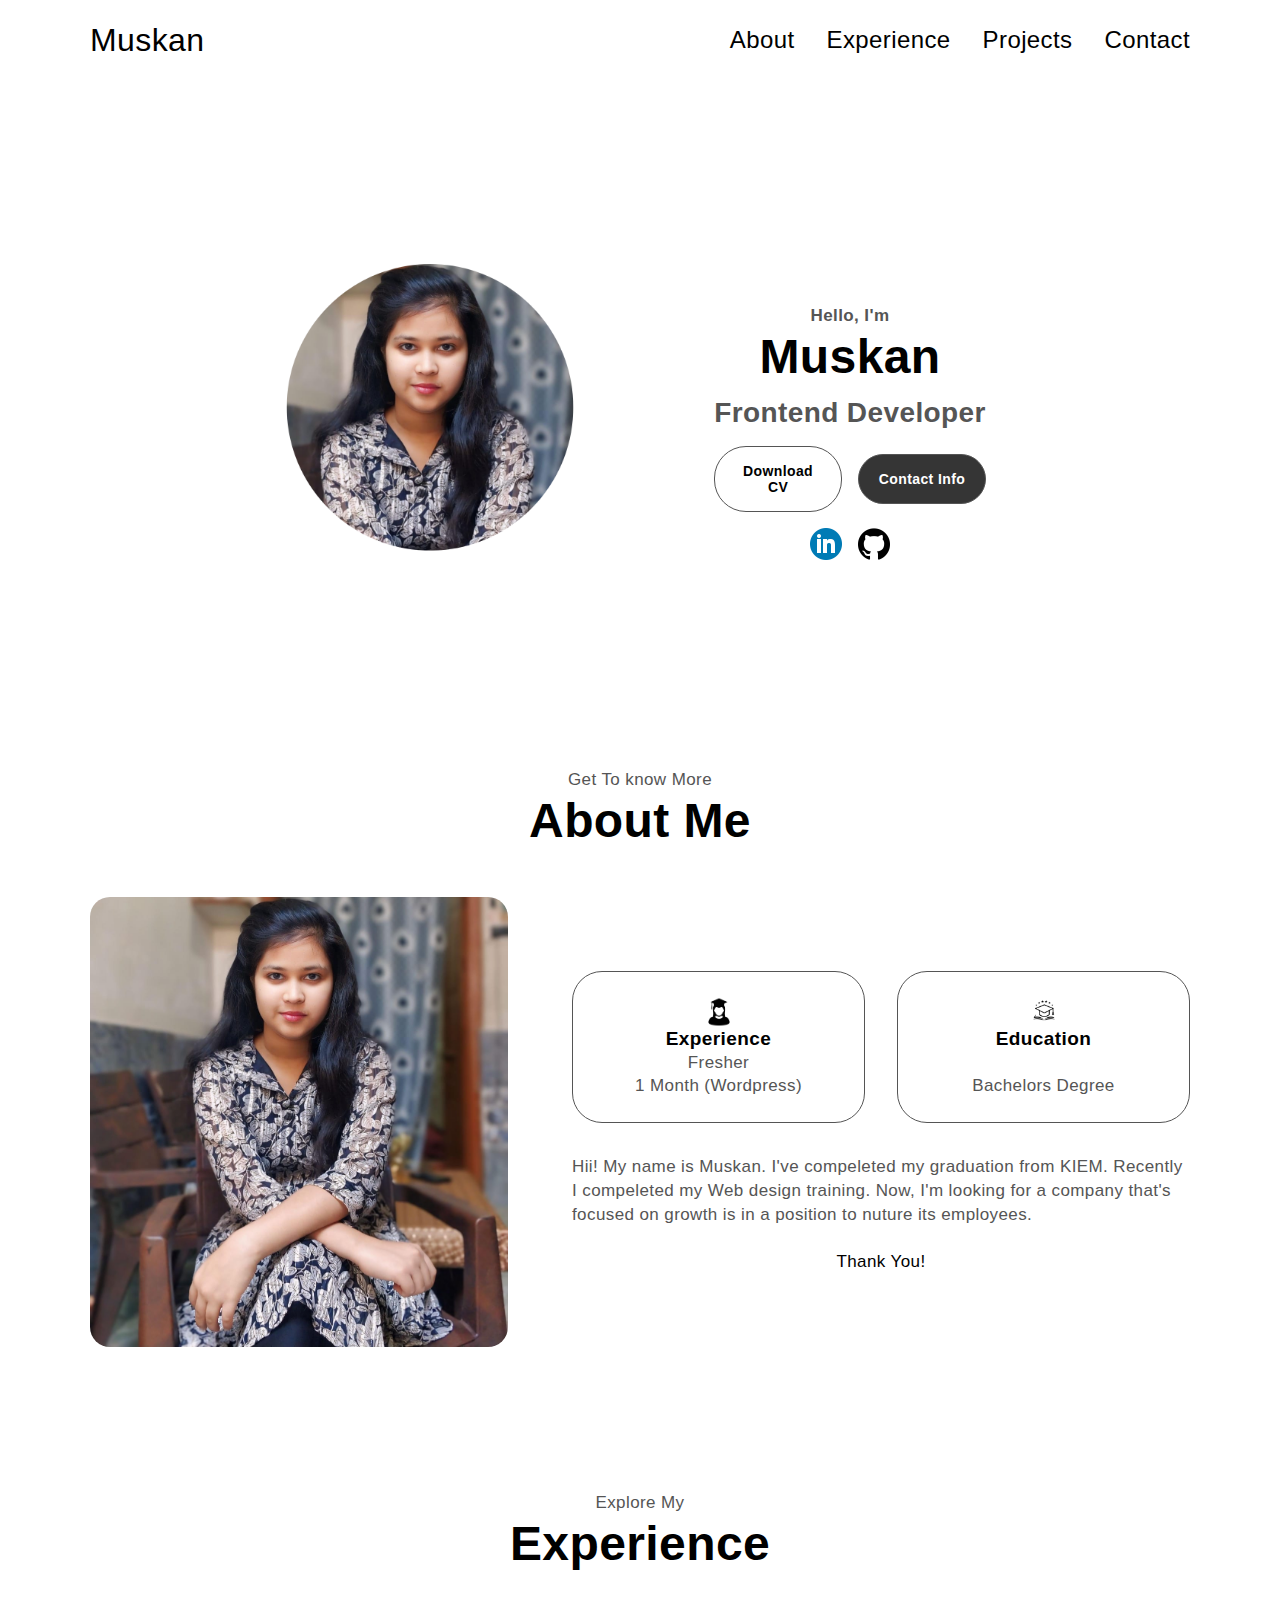
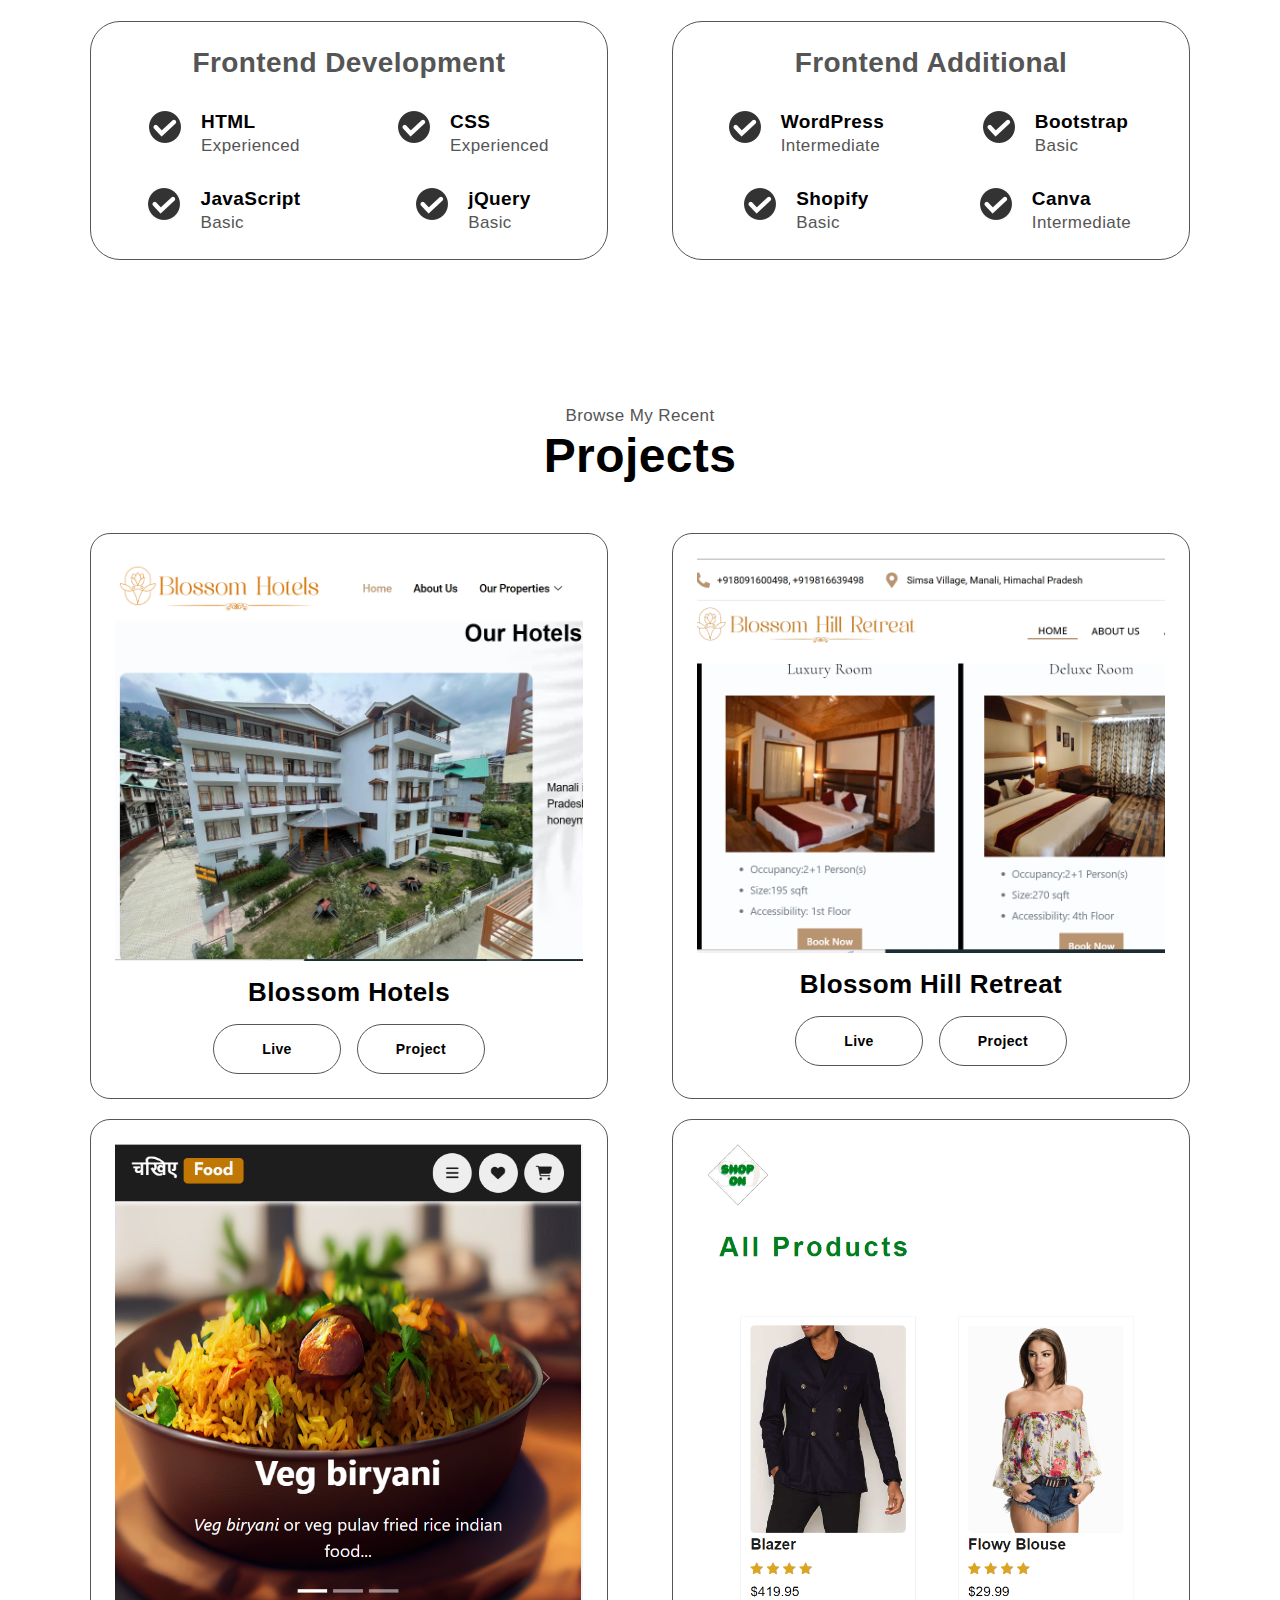
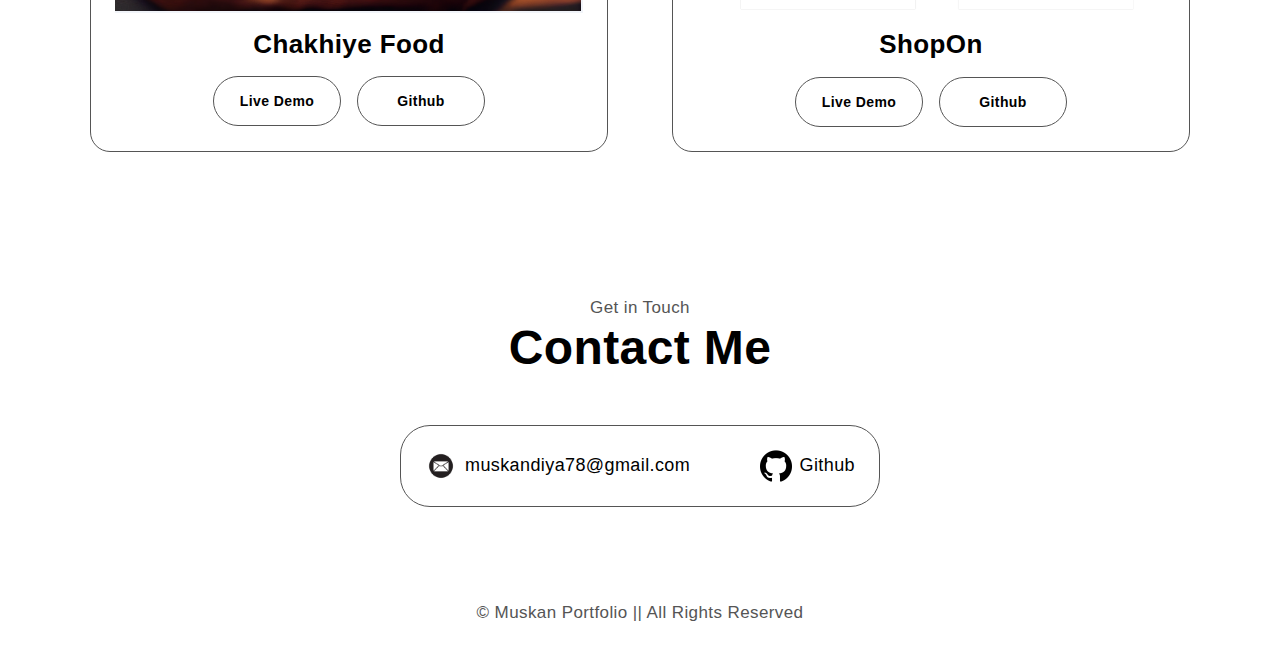
==== commit f2456d6e: "myportfolio" ====
--- a/index.html
+++ b/index.html
@@ -1,227 +1,227 @@
-<!DOCTYPE html>
-<html lang="en">
-<head>
-    <meta charset="UTF-8">
-    <meta name="viewport" content="width=device-width, initial-scale=1.0">
-    <title>Muskan Portfolio</title>
-    <link rel="stylesheet" href="style.css">
-</head>
-<body>
-<!-------------------Start Nav Bar-------------------->
-<nav>
-<div class="container nav-container">
-    <a href="" class="logo">Muskan</a>
-    <ul class="nav-links">
-        <li><a href="#About">About</a></li>
-        <li><a href="#Experience">Experience</a></li>
-        <li><a href="#Projects">Projects</a></li>
-        <li><a href="#Contact">Contact</a></li>
-    </ul>
-</div>
-</nav>
-<!-------------------End Nav Bar-------------------->
-
-<!-------------------Start Header Section-------------------->
-<header>
-    <div class="container header-container">
-        <div class="header-left">
-            <img src="images/Untitled design (1).png" class="">
-        </div>
-        <div class="header-right">
-            <p><b>Hello, I'm</b></p>
-            <h1>Muskan</h1>
-            <h2>Frontend Developer</h2>
-            <div class="header-action-aria">
-                <a href="file:///C:/Users/one/Downloads/Muskan_CV_2024.pdf" class="btn" download="#">Download CV</a>
-                <a href="#Contact" class="btn btn-dark">Contact Info</a>
-            </div>
-            <div class="header-social">
-                <a href=""><img src="images/linkedin.webp" class="icon1"></a>
-                <a href="https://muskanprojects.github.io/MyPortfolio.github.io/"><img src="images/github.png" class="icon1"></a>
-            </div>
-        </div>
-    </div>
-</header>
-<!-------------------End Header Section-------------------->
-
-<!-------------------Start About Section-------------------->
-<section id="About">
-    <p class="heading-p">Get To know More</p>
-    <h1 class="heading">About Me</h1>
-    <div class="container about-container">
-        <div class="about-left">
-            <img src="images/muskan.jpeg" alt="">
-        </div>
-        <div class="about-right">
-            <div class="basic-edu">
-                <div class="edu-box">
-                    <img src="images/edu.jpg" class="icon1">
-                    <h4>Experience</h4>
-                    <p>Fresher <br>
-                        1 Month (Wordpress)
-                    </p>
-                </div>
-                <div class="edu-box">
-                    <img src="images/degree-removebg-preview.png" class="icon1">
-                    <h4>Education</h4>
-                    <p> <br>
-                       Bachelors Degree
-                    </p>
-                </div>
-            </div>
-            <p>
-                Hii!   My name is Muskan. I've compeleted my graduation from KIEM. Recently I compeleted my Web design training. Now, I'm looking for a company that's focused on growth is in a position to nuture its employees. <br><br>
-                <p style="text-align: center; color: black;">Thank You!</p>
-            </p>
-        </div>
-    </div>
-</section>
-<!-------------------End About Section-------------------->
-
-<!-------------------Start Experience Section-------------------->
-<section id="Experience">
-    <p class="heading-p">Explore My</p>
-    <h1 class="heading">Experience</h1>
-    <div class="container experience-container">
-        <div class="experience-box">
-            <h2> Frontend Development</h2>
-            <div class="experience">
-                <div class="ex-div">
-                    <img src="images/checkmark-removebg-preview.png" class="icon1">
-                    <div>
-                        <h4>HTML</h4>
-                        <P>Experienced</P>
-                    </div>
-                </div>
-                <div class="ex-div">
-                    <img src="images/checkmark-removebg-preview.png" class="icon1">
-                    <div>
-                        <h4>CSS</h4>
-                        <P>Experienced</P>
-                    </div>
-                </div>
-                <div class="ex-div">
-                    <img src="images/checkmark-removebg-preview.png" class="icon1">
-                    <div>
-                        <h4>JavaScript</h4>
-                        <P>Basic</P>
-                    </div>
-                </div>
-                <div class="ex-div">
-                    <img src="images/checkmark-removebg-preview.png" class="icon1">
-                    <div>
-                        <h4>jQuery</h4>
-                        <P>Basic</P>
-                    </div>
-                </div>
-            </div>
-        </div>
-        <div class="experience-box">
-            <h2> Frontend Additional</h2>
-            <div class="experience">
-                <div class="ex-div">
-                    <img src="images/checkmark-removebg-preview.png" class="icon1">
-                    <div>
-                        <h4>WordPress</h4>
-                        <P>Intermediate</P>
-                    </div>
-                </div>
-                <div class="ex-div">
-                    <img src="images/checkmark-removebg-preview.png" class="icon1">
-                    <div>
-                        <h4>Bootstrap</h4>
-                        <P>Basic</P>
-                    </div>
-                </div>
-                <div class="ex-div">
-                    <img src="images/checkmark-removebg-preview.png" class="icon1">
-                    <div>
-                        <h4>Shopify</h4>
-                        <P>Basic</P>
-                    </div>
-                </div>
-                <div class="ex-div">
-                    <img src="images/checkmark-removebg-preview.png" class="icon1">
-                    <div>
-                        <h4>Canva</h4>
-                        <P>Intermediate</P>
-                    </div>
-                </div>           
-            </div>
-        </div>
-    </div>
-</section>
-<!-------------------End Experience Section-------------------->
-
-
-<!-------------------Start Project Section-------------------->
-<section id="Projects">
-    <p class="heading-p">Browse My Recent</p>
-    <h1 class="heading">Projects</h1>
-    <div class="container project-container">
-        <div class="project">
-            <img src="images/bhrml.PNG" alt="">
-            <h3>Blossom Hotels</h3> 
-            <div class="header-action-aria">
-                <a href="https://blossomhotels.in/" class="btn">Live </a>
-                <a href="https://blossomhotels.in/" class="btn">Project</a>
-            </div>
-        </div>
-        <div class="project">
-            <img src="images/bhill.PNG" alt="">
-            <h3>Blossom Hill Retreat</h3>
-            <div class="header-action-aria">
-                <a href="https://bhrmanali.com/" class="btn">Live </a>
-                <a href="https://bhrmanali.com/" class="btn">Project</a>
-            </div>
-        </div>
-        </div>
-        <div class="container project-container">
-        <div class="project">
-            <img src="images/chakhiye.PNG" alt="">
-            <h3>Chakhiye Food</h3>
-            <div class="header-action-aria">
-                <a href="https://muskanprojects.github.io/ChakhiyeFood.github.io/" class="btn">Live Demo</a>
-                <a href="https://github.com/muskanprojects/ChakhiyeFood.github.io.git" class="btn">Github</a>
-            </div>
-        </div>
-
-        <div class="project">
-            <img src="images/SOCapture.PNG" alt="">
-            <h3>ShopOn</h3>
-            <div class="header-action-aria">
-                <a href="https://muskanprojects.github.io/ShopOn.github.io/" class="btn">Live Demo</a>
-                <a href="https://github.com/muskanprojects/ShopOn.github.io.git" class="btn">Github</a>
-            </div>
-        </div>
-
-    </div>
-</section>
-<!-------------------End Project Section-------------------->
-
-
-<!-------------------Start Contact Section-------------------->
-<section id="Contact">
-    <p class="heading-p">Get in Touch</p>
-    <h1 class="heading">Contact Me</h1>
-    <div class="container contact-container">
-        <div class="email">
-            <img src="images/mail-removebg-preview.png" class="icon1">
-            <a href=""><h5>muskandiya78@gmail.com</h5></a>
-        </div>
-        <div class="linkedin">
-            <a href="https://muskanprojects.github.io/MyPortfolio.github.io/"><img src="images/github.png" class="icon1"></a>
-            <a href="https://muskanprojects.github.io/MyPortfolio.github.io/"><h5>Github</h5></a>
-        </div>
-    </div>
-</section>
-<!-------------------End Contact Section-------------------->
-
-<!-------------------Start Footer Section-------------------->
-<footer>
-   
-    <p> &copy; Muskan Portfolio || All Rights Reserved</p>
-    </footer>
-    <!-------------------End Footer Section-------------------->
-</body>
-</html>
+<!DOCTYPE html>
+<html lang="en">
+<head>
+    <meta charset="UTF-8">
+    <meta name="viewport" content="width=device-width, initial-scale=1.0">
+    <title>Muskan Portfolio</title>
+    <link rel="stylesheet" href="style.css">
+</head>
+<body>
+<!-------------------Start Nav Bar-------------------->
+<nav>
+<div class="container nav-container">
+    <a href="" class="logo">Muskan</a>
+    <ul class="nav-links">
+        <li><a href="#About">About</a></li>
+        <li><a href="#Experience">Experience</a></li>
+        <li><a href="#Projects">Projects</a></li>
+        <li><a href="#Contact">Contact</a></li>
+    </ul>
+</div>
+</nav>
+<!-------------------End Nav Bar-------------------->
+
+<!-------------------Start Header Section-------------------->
+<header>
+    <div class="container header-container">
+        <div class="header-left">
+            <img src="images/Untitled design (1).png" class="">
+        </div>
+        <div class="header-right">
+            <p><b>Hello, I'm</b></p>
+            <h1>Muskan</h1>
+            <h2>Frontend Developer</h2>
+            <div class="header-action-aria">
+                <a href="file:///C:/Users/one/Downloads/Muskan_CV_2024.pdf" class="btn" download="#">Download CV</a>
+                <a href="#Contact" class="btn btn-dark">Contact Info</a>
+            </div>
+            <div class="header-social">
+                <a href=""><img src="images/linkedin.webp" class="icon1"></a>
+                <a href="https://muskanprojects.github.io/MyPortfolio.github.io/"><img src="images/github.png" class="icon1"></a>
+            </div>
+        </div>
+    </div>
+</header>
+<!-------------------End Header Section-------------------->
+
+<!-------------------Start About Section-------------------->
+<section id="About">
+    <p class="heading-p">Get To know More</p>
+    <h1 class="heading">About Me</h1>
+    <div class="container about-container">
+        <div class="about-left">
+            <img src="images/muskan.jpeg" alt="">
+        </div>
+        <div class="about-right">
+            <div class="basic-edu">
+                <div class="edu-box">
+                    <img src="images/edu.jpg" class="icon1">
+                    <h4>Experience</h4>
+                    <p>Fresher <br>
+                        1 Month (Wordpress)
+                    </p>
+                </div>
+                <div class="edu-box">
+                    <img src="images/degree-removebg-preview.png" class="icon1">
+                    <h4>Education</h4>
+                    <p> <br>
+                       Bachelors Degree
+                    </p>
+                </div>
+            </div>
+            <p>
+                Hii!   My name is Muskan. I've compeleted my graduation from KIEM. Recently I compeleted my Web design training. Now, I'm looking for a company that's focused on growth is in a position to nuture its employees. <br><br>
+                <p style="text-align: center; color: black;">Thank You!</p>
+            </p>
+        </div>
+    </div>
+</section>
+<!-------------------End About Section-------------------->
+
+<!-------------------Start Experience Section-------------------->
+<section id="Experience">
+    <p class="heading-p">Explore My</p>
+    <h1 class="heading">Experience</h1>
+    <div class="container experience-container">
+        <div class="experience-box">
+            <h2> Frontend Development</h2>
+            <div class="experience">
+                <div class="ex-div">
+                    <img src="images/checkmark-removebg-preview.png" class="icon1">
+                    <div>
+                        <h4>HTML</h4>
+                        <P>Experienced</P>
+                    </div>
+                </div>
+                <div class="ex-div">
+                    <img src="images/checkmark-removebg-preview.png" class="icon1">
+                    <div>
+                        <h4>CSS</h4>
+                        <P>Experienced</P>
+                    </div>
+                </div>
+                <div class="ex-div">
+                    <img src="images/checkmark-removebg-preview.png" class="icon1">
+                    <div>
+                        <h4>JavaScript</h4>
+                        <P>Basic</P>
+                    </div>
+                </div>
+                <div class="ex-div">
+                    <img src="images/checkmark-removebg-preview.png" class="icon1">
+                    <div>
+                        <h4>jQuery</h4>
+                        <P>Basic</P>
+                    </div>
+                </div>
+            </div>
+        </div>
+        <div class="experience-box">
+            <h2> Frontend Additional</h2>
+            <div class="experience">
+                <div class="ex-div">
+                    <img src="images/checkmark-removebg-preview.png" class="icon1">
+                    <div>
+                        <h4>WordPress</h4>
+                        <P>Intermediate</P>
+                    </div>
+                </div>
+                <div class="ex-div">
+                    <img src="images/checkmark-removebg-preview.png" class="icon1">
+                    <div>
+                        <h4>Bootstrap</h4>
+                        <P>Basic</P>
+                    </div>
+                </div>
+                <div class="ex-div">
+                    <img src="images/checkmark-removebg-preview.png" class="icon1">
+                    <div>
+                        <h4>Shopify</h4>
+                        <P>Basic</P>
+                    </div>
+                </div>
+                <div class="ex-div">
+                    <img src="images/checkmark-removebg-preview.png" class="icon1">
+                    <div>
+                        <h4>Canva</h4>
+                        <P>Intermediate</P>
+                    </div>
+                </div>           
+            </div>
+        </div>
+    </div>
+</section>
+<!-------------------End Experience Section-------------------->
+
+
+<!-------------------Start Project Section-------------------->
+<section id="Projects">
+    <p class="heading-p">Browse My Recent</p>
+    <h1 class="heading">Projects</h1>
+    <div class="container project-container">
+        <div class="project">
+            <img src="images/bhrml.PNG" alt="">
+            <h3>Blossom Hotels</h3> 
+            <div class="header-action-aria">
+                <a href="https://blossomhotels.in/" class="btn">Live </a>
+                <a href="https://blossomhotels.in/" class="btn">Project</a>
+            </div>
+        </div>
+        <div class="project">
+            <img src="images/bhill.PNG" alt="">
+            <h3>Blossom Hill Retreat</h3>
+            <div class="header-action-aria">
+                <a href="https://bhrmanali.com/" class="btn">Live </a>
+                <a href="https://bhrmanali.com/" class="btn">Project</a>
+            </div>
+        </div>
+        </div>
+        <div class="container project-container">
+        <div class="project">
+            <img src="images/chakhiye.PNG" alt="">
+            <h3>Chakhiye Food</h3>
+            <div class="header-action-aria">
+                <a href="https://muskanprojects.github.io/ChakhiyeFood.github.io/" class="btn">Live Demo</a>
+                <a href="https://github.com/muskanprojects/ChakhiyeFood.github.io.git" class="btn">Github</a>
+            </div>
+        </div>
+
+        <div class="project">
+            <img src="images/SOCapture.PNG" alt="">
+            <h3>ShopOn</h3>
+            <div class="header-action-aria">
+                <a href="https://muskanprojects.github.io/ShopOn.github.io/" class="btn">Live Demo</a>
+                <a href="https://github.com/muskanprojects/ShopOn.github.io.git" class="btn">Github</a>
+            </div>
+        </div>
+
+    </div>
+</section>
+<!-------------------End Project Section-------------------->
+
+
+<!-------------------Start Contact Section-------------------->
+<section id="Contact">
+    <p class="heading-p">Get in Touch</p>
+    <h1 class="heading">Contact Me</h1>
+    <div class="container contact-container">
+        <div class="email">
+            <img src="images/mail-removebg-preview.png" class="icon1">
+            <a href=""><h5>muskandiya78@gmail.com</h5></a>
+        </div>
+        <div class="linkedin">
+            <a href="https://muskanprojects.github.io/MyPortfolio.github.io/"><img src="images/github.png" class="icon1"></a>
+            <a href="https://muskanprojects.github.io/MyPortfolio.github.io/"><h5>Github</h5></a>
+        </div>
+    </div>
+</section>
+<!-------------------End Contact Section-------------------->
+
+<!-------------------Start Footer Section-------------------->
+<footer>
+   
+    <p> &copy; Muskan Portfolio || All Rights Reserved</p>
+    </footer>
+    <!-------------------End Footer Section-------------------->
+</body>
+</html>
--- a/style.css
+++ b/style.css
@@ -1,382 +1,382 @@
-*{
-    margin: 0;
-    padding: 0;
-    box-sizing: border-box;
-    border: none;
-    outline: none;
-    text-decoration: none;
-    list-style: none;
-    font-family: sans-serif;
-    scroll-behavior: smooth;
-    letter-spacing: .4px;
-}
-:root{
-    --col-black: #000;
-    --col-white: #ffffff;
-    --col-dark: #353535;
-    --col-dark-variant: #555555;
-
-    --transition: .4s ease;
-}
-h1,h2,h3,h4,h5{
-    line-height: 120%;
-}
-h1{
-    font-size: 48px;
-    color: var(--col-black);
-}
-h2{
-    font-size: 28px;
-    color: var(--col-dark-variant);
-}
-h3{
-    font-size: 26px;
-    color: var(--col-black);
-}
-h4{
-    font-size: 19px;
-    color: var(--col-black);
-}
-h5{
-    font-size: 18px;
-    font-weight: 400;
-}
-.heading{
-    text-align: center;
-    margin-bottom: 3rem;
-}
-p{
-    font-size: 17px;
-    line-height: 140%;
-    color: var(--col-dark-variant);
-}
-.heading-p{
-    padding-top: 9rem;
-    text-align: center;
-}
-a{
-    font-size: 24px;
-    color: var(--col-black);
-    text-decoration-color: var(--col-white);
-    transition: var(--transition);
-}
-a:hover{
-    color: var(--col-dark-variant);
-    text-decoration-color: var(--col-dark-variant) !important;
-    text-underline-offset: 1rem;
-    text-decoration: underline;
-}
-.btn{
-    display: inline-block;
-    width: fit-content;
-    padding: 1rem;
-    width: 8rem;
-    border-radius: 2rem;
-    cursor: pointer;
-    color: var(--col-black);
-    border: 1px solid var(--col-dark-variant);
-    display: flex;
-    align-items: center;
-    justify-content: center;
-    font-weight: 600;
-    font-size: 14px;
-    transition: var(--transition);
-}
-.btn:hover{
-    background: var(--col-dark-variant);
-    color: var(--col-white);
-}
-.btn-dark{
-    background: var(--col-dark);
-    color: var(--col-white);
-    text-decoration: none !important;
-}
-.btn-dark:hover{
-    background: var(--col-black);
-}
-img{
-    width: 100%;
-    display: block;   
-}
-.icon1{
-    width: 32px;
-    height: max-content;
-}
-.container{
-    margin: 0 auto;
-    max-width: 1100px;
-    width: 90%;
-}
-
-/*-----------Start Nav Bar--------*/
-nav{
-    height: 5rem;
-    position: fixed;
-    top: 0;
-    left: 0;
-    z-index: 1;
-    width: 100%;
-    display: grid;
-    place-items: center;
-   background: var(--col-white);
-}
-.nav-container{
-    display: flex;
-    align-items: center;
-    justify-content: space-between;
-    height: 100%;
-}
-.logo{
-    font-size: 32px;
-    color: var(--col-black) !important;
-    text-decoration: none !important;
-}
-.nav-links{
-    display: flex;
-    align-items: center;
-    gap: 2rem;
-}
-/*-----------End Nav Bar--------*/
-
-/*-----------Start header Sectio--------*/
-header{
-    padding-top: 14rem;
-}
-.header-container{
-    display: grid;
-    grid-template-columns: 1fr 1fr;
-    max-width: 820px;
-    gap: 20px;
-    justify-content: space-between;
-}
-.header-right{
-    text-align: center;
-    margin: auto;
-}
-.header-right p{
-    color: var(--col-dark-variant);
-    margin-top: 2rem;
-}
-.header-right h2{
-    margin-top: .4em;
-}
-.header-action-aria{
-    margin-top: 1rem;
-    display: flex;
-    gap: 1rem;
-    align-items: center;
-    justify-content: center;
-}
-.header-social{
-    display: flex;
-    gap: 1rem;
-    justify-content: center;
-    margin: 1rem auto;
-}
-/*-----------End Header Section--------*/
-
-/*-----------Start About Section--------*/
-.about-container{
-    display: grid;
-    grid-template-columns: 38% auto;
-    align-items: center;
-    gap: 4rem;
-}
-.about-left{
-    border-radius: 20px;
-    overflow: hidden;
-}
-.edu-box{
-    padding: 24px;
-    text-align: center;
-    border: 1px solid var(--col-dark-variant);
-    border-radius: 30px;
-    width: 100%;
-}
-.basic-edu{
- display: flex;
- gap: 32px;
- margin-bottom: 32px;   
-}
-.edu-box img{
-    margin: auto;
-}
-
-/*-----------End About Section--------*/
-
-/*-----------Start Experience Section--------*/
-section{
-    position: relative;
-}
-.experience-container{
-    display: grid;
-    grid-template-columns: 1fr 1fr;
-    gap: 4rem;
-}
-.experience-box{
-    border: 1px solid var(--col-dark-variant);
-    border-radius: 30px;
-    padding: 24px;
-}
-.experience-box h2{
-    text-align: center;
-    margin-bottom: 2rem;
-}
-.experience{
-    display: grid;
-    grid-template-columns: 1fr 1fr;
-    gap: 30px;
-}
-.ex-div{
-    margin: auto;
-    display: flex;
-    gap: 20px;
-}
-/*-----------End Experience Section--------*/
-
-/*-----------Start Project Section--------*/
-.project-container{
-    display: grid;
-    grid-template-columns: repeat(2,1fr);
-    gap: 4rem;
-    margin-top: 20px;
-}
-.project{
-    padding: 24px;
-    border: 1px solid var(--col-dark-variant);
-    border-radius: 20px;
-    text-align: center;
-}
-.project img{
-    margin-bottom: 1rem;
-}
-/*-----------End Project Section--------*/
-
-/*-----------Start Contact Section--------*/
-.contact-container{
-    max-width: 30rem;
-    border: 1px solid var(--col-dark-variant);
-    padding: 24px;
-    border-radius: 30px;
-    display: flex;
-    align-items: center;
-    justify-content: space-between;
-}
-.email, .linkedin{
-    display: flex;
-    align-items: center;
-    gap: .5rem;
-}
-/*-----------End Contact Section--------*/
-
-/*-----------Start Footer Section--------*/
-footer{
-    margin-top: 4rem;
-    padding: 30px;
-    text-align: center;
-}
-footer .nav-links{
-    justify-content: center;
-    margin-bottom: 3rem;
-}
-/*-----------End Contact Section--------*/
-
-/*-----------Start Media Query--------*/
-/*--Max-width(1024px)--*/
-@media only screen and (Max-width:1024px){
-    .about-container{
-        gap: 30px;
-    }
-    .basic-edu{
-        gap: 20px;
-    }
-    .experience-container{
-        gap: 30px;
-    }
-    .project-container{
-        grid-template-columns: repeat(2, 1fr);
-    }
-}
-
-/*--Max-width(991px)--*/
-@media only screen and (Max-width:991px){
-    .logo{
-        display: none;
-    }
-    .nav-links{
-        justify-content: center;
-        width: 100%;
-    }
-    .experience-container{
-        grid-template-columns: 1fr;
-    }
-    .project-container{
-        grid-template-columns:1fr;
-    }
-}
-
-/*--Max-width(768px)--*/
-@media only screen and (Max-width:768px){
-    .header-container{
-        width: 70%;
-        grid-template-columns: 1fr;
-    }
-    .header-left{
-        width: 70%;
-        margin: 0 auto;
-    }
-  
-    .about-container{
-        grid-template-columns: 1fr;
-    }
-    .about-left{
-        width: 70%;
-        margin: 0 auto;
-    }
-    .basic-edu{
-        gap: 10px;
-    }
-    .experience-container{
-        grid-template-columns: 1fr;
-    }
-    .experience-box{
-        padding: 10px;
-    }
-    .experience{
-        gap: 20px;
-    }
-    .ex-div{
-        gap: 10px;
-    }
-    .project-container{
-        grid-template-columns:1fr;
-    }
-}
-/*--Max-width(600px)--*/
-@media only screen and (Max-width:600px){
-    .nav-links{
-        gap: 0;
-        justify-content: space-around;
-    }
-    a{
-        font-size: 15px;
-    }
-    .contact-container{
-        flex-direction: column;
-        text-align: center;
-        overflow: hidden;
-    }
-    footer{
-        padding: 0;
-        padding-bottom: 20px;
-        width: 70%;
-        margin: auto;
-        margin-top: 5rem;
-    }
-    footer .nav-links{
-        width: 100%;
-        justify-content: space-between;
-    }
-}
-
+*{
+    margin: 0;
+    padding: 0;
+    box-sizing: border-box;
+    border: none;
+    outline: none;
+    text-decoration: none;
+    list-style: none;
+    font-family: sans-serif;
+    scroll-behavior: smooth;
+    letter-spacing: .4px;
+}
+:root{
+    --col-black: #000;
+    --col-white: #ffffff;
+    --col-dark: #353535;
+    --col-dark-variant: #555555;
+
+    --transition: .4s ease;
+}
+h1,h2,h3,h4,h5{
+    line-height: 120%;
+}
+h1{
+    font-size: 48px;
+    color: var(--col-black);
+}
+h2{
+    font-size: 28px;
+    color: var(--col-dark-variant);
+}
+h3{
+    font-size: 26px;
+    color: var(--col-black);
+}
+h4{
+    font-size: 19px;
+    color: var(--col-black);
+}
+h5{
+    font-size: 18px;
+    font-weight: 400;
+}
+.heading{
+    text-align: center;
+    margin-bottom: 3rem;
+}
+p{
+    font-size: 17px;
+    line-height: 140%;
+    color: var(--col-dark-variant);
+}
+.heading-p{
+    padding-top: 9rem;
+    text-align: center;
+}
+a{
+    font-size: 24px;
+    color: var(--col-black);
+    text-decoration-color: var(--col-white);
+    transition: var(--transition);
+}
+a:hover{
+    color: var(--col-dark-variant);
+    text-decoration-color: var(--col-dark-variant) !important;
+    text-underline-offset: 1rem;
+    text-decoration: underline;
+}
+.btn{
+    display: inline-block;
+    width: fit-content;
+    padding: 1rem;
+    width: 8rem;
+    border-radius: 2rem;
+    cursor: pointer;
+    color: var(--col-black);
+    border: 1px solid var(--col-dark-variant);
+    display: flex;
+    align-items: center;
+    justify-content: center;
+    font-weight: 600;
+    font-size: 14px;
+    transition: var(--transition);
+}
+.btn:hover{
+    background: var(--col-dark-variant);
+    color: var(--col-white);
+}
+.btn-dark{
+    background: var(--col-dark);
+    color: var(--col-white);
+    text-decoration: none !important;
+}
+.btn-dark:hover{
+    background: var(--col-black);
+}
+img{
+    width: 100%;
+    display: block;   
+}
+.icon1{
+    width: 32px;
+    height: max-content;
+}
+.container{
+    margin: 0 auto;
+    max-width: 1100px;
+    width: 90%;
+}
+
+/*-----------Start Nav Bar--------*/
+nav{
+    height: 5rem;
+    position: fixed;
+    top: 0;
+    left: 0;
+    z-index: 1;
+    width: 100%;
+    display: grid;
+    place-items: center;
+   background: var(--col-white);
+}
+.nav-container{
+    display: flex;
+    align-items: center;
+    justify-content: space-between;
+    height: 100%;
+}
+.logo{
+    font-size: 32px;
+    color: var(--col-black) !important;
+    text-decoration: none !important;
+}
+.nav-links{
+    display: flex;
+    align-items: center;
+    gap: 2rem;
+}
+/*-----------End Nav Bar--------*/
+
+/*-----------Start header Sectio--------*/
+header{
+    padding-top: 14rem;
+}
+.header-container{
+    display: grid;
+    grid-template-columns: 1fr 1fr;
+    max-width: 820px;
+    gap: 20px;
+    justify-content: space-between;
+}
+.header-right{
+    text-align: center;
+    margin: auto;
+}
+.header-right p{
+    color: var(--col-dark-variant);
+    margin-top: 2rem;
+}
+.header-right h2{
+    margin-top: .4em;
+}
+.header-action-aria{
+    margin-top: 1rem;
+    display: flex;
+    gap: 1rem;
+    align-items: center;
+    justify-content: center;
+}
+.header-social{
+    display: flex;
+    gap: 1rem;
+    justify-content: center;
+    margin: 1rem auto;
+}
+/*-----------End Header Section--------*/
+
+/*-----------Start About Section--------*/
+.about-container{
+    display: grid;
+    grid-template-columns: 38% auto;
+    align-items: center;
+    gap: 4rem;
+}
+.about-left{
+    border-radius: 20px;
+    overflow: hidden;
+}
+.edu-box{
+    padding: 24px;
+    text-align: center;
+    border: 1px solid var(--col-dark-variant);
+    border-radius: 30px;
+    width: 100%;
+}
+.basic-edu{
+ display: flex;
+ gap: 32px;
+ margin-bottom: 32px;   
+}
+.edu-box img{
+    margin: auto;
+}
+
+/*-----------End About Section--------*/
+
+/*-----------Start Experience Section--------*/
+section{
+    position: relative;
+}
+.experience-container{
+    display: grid;
+    grid-template-columns: 1fr 1fr;
+    gap: 4rem;
+}
+.experience-box{
+    border: 1px solid var(--col-dark-variant);
+    border-radius: 30px;
+    padding: 24px;
+}
+.experience-box h2{
+    text-align: center;
+    margin-bottom: 2rem;
+}
+.experience{
+    display: grid;
+    grid-template-columns: 1fr 1fr;
+    gap: 30px;
+}
+.ex-div{
+    margin: auto;
+    display: flex;
+    gap: 20px;
+}
+/*-----------End Experience Section--------*/
+
+/*-----------Start Project Section--------*/
+.project-container{
+    display: grid;
+    grid-template-columns: repeat(2,1fr);
+    gap: 4rem;
+    margin-top: 20px;
+}
+.project{
+    padding: 24px;
+    border: 1px solid var(--col-dark-variant);
+    border-radius: 20px;
+    text-align: center;
+}
+.project img{
+    margin-bottom: 1rem;
+}
+/*-----------End Project Section--------*/
+
+/*-----------Start Contact Section--------*/
+.contact-container{
+    max-width: 30rem;
+    border: 1px solid var(--col-dark-variant);
+    padding: 24px;
+    border-radius: 30px;
+    display: flex;
+    align-items: center;
+    justify-content: space-between;
+}
+.email, .linkedin{
+    display: flex;
+    align-items: center;
+    gap: .5rem;
+}
+/*-----------End Contact Section--------*/
+
+/*-----------Start Footer Section--------*/
+footer{
+    margin-top: 4rem;
+    padding: 30px;
+    text-align: center;
+}
+footer .nav-links{
+    justify-content: center;
+    margin-bottom: 3rem;
+}
+/*-----------End Contact Section--------*/
+
+/*-----------Start Media Query--------*/
+/*--Max-width(1024px)--*/
+@media only screen and (Max-width:1024px){
+    .about-container{
+        gap: 30px;
+    }
+    .basic-edu{
+        gap: 20px;
+    }
+    .experience-container{
+        gap: 30px;
+    }
+    .project-container{
+        grid-template-columns: repeat(2, 1fr);
+    }
+}
+
+/*--Max-width(991px)--*/
+@media only screen and (Max-width:991px){
+    .logo{
+        display: none;
+    }
+    .nav-links{
+        justify-content: center;
+        width: 100%;
+    }
+    .experience-container{
+        grid-template-columns: 1fr;
+    }
+    .project-container{
+        grid-template-columns:1fr;
+    }
+}
+
+/*--Max-width(768px)--*/
+@media only screen and (Max-width:768px){
+    .header-container{
+        width: 70%;
+        grid-template-columns: 1fr;
+    }
+    .header-left{
+        width: 70%;
+        margin: 0 auto;
+    }
+  
+    .about-container{
+        grid-template-columns: 1fr;
+    }
+    .about-left{
+        width: 70%;
+        margin: 0 auto;
+    }
+    .basic-edu{
+        gap: 10px;
+    }
+    .experience-container{
+        grid-template-columns: 1fr;
+    }
+    .experience-box{
+        padding: 10px;
+    }
+    .experience{
+        gap: 20px;
+    }
+    .ex-div{
+        gap: 10px;
+    }
+    .project-container{
+        grid-template-columns:1fr;
+    }
+}
+/*--Max-width(600px)--*/
+@media only screen and (Max-width:600px){
+    .nav-links{
+        gap: 0;
+        justify-content: space-around;
+    }
+    a{
+        font-size: 15px;
+    }
+    .contact-container{
+        flex-direction: column;
+        text-align: center;
+        overflow: hidden;
+    }
+    footer{
+        padding: 0;
+        padding-bottom: 20px;
+        width: 70%;
+        margin: auto;
+        margin-top: 5rem;
+    }
+    footer .nav-links{
+        width: 100%;
+        justify-content: space-between;
+    }
+}
+
 /*-----------End Media Query---------*/